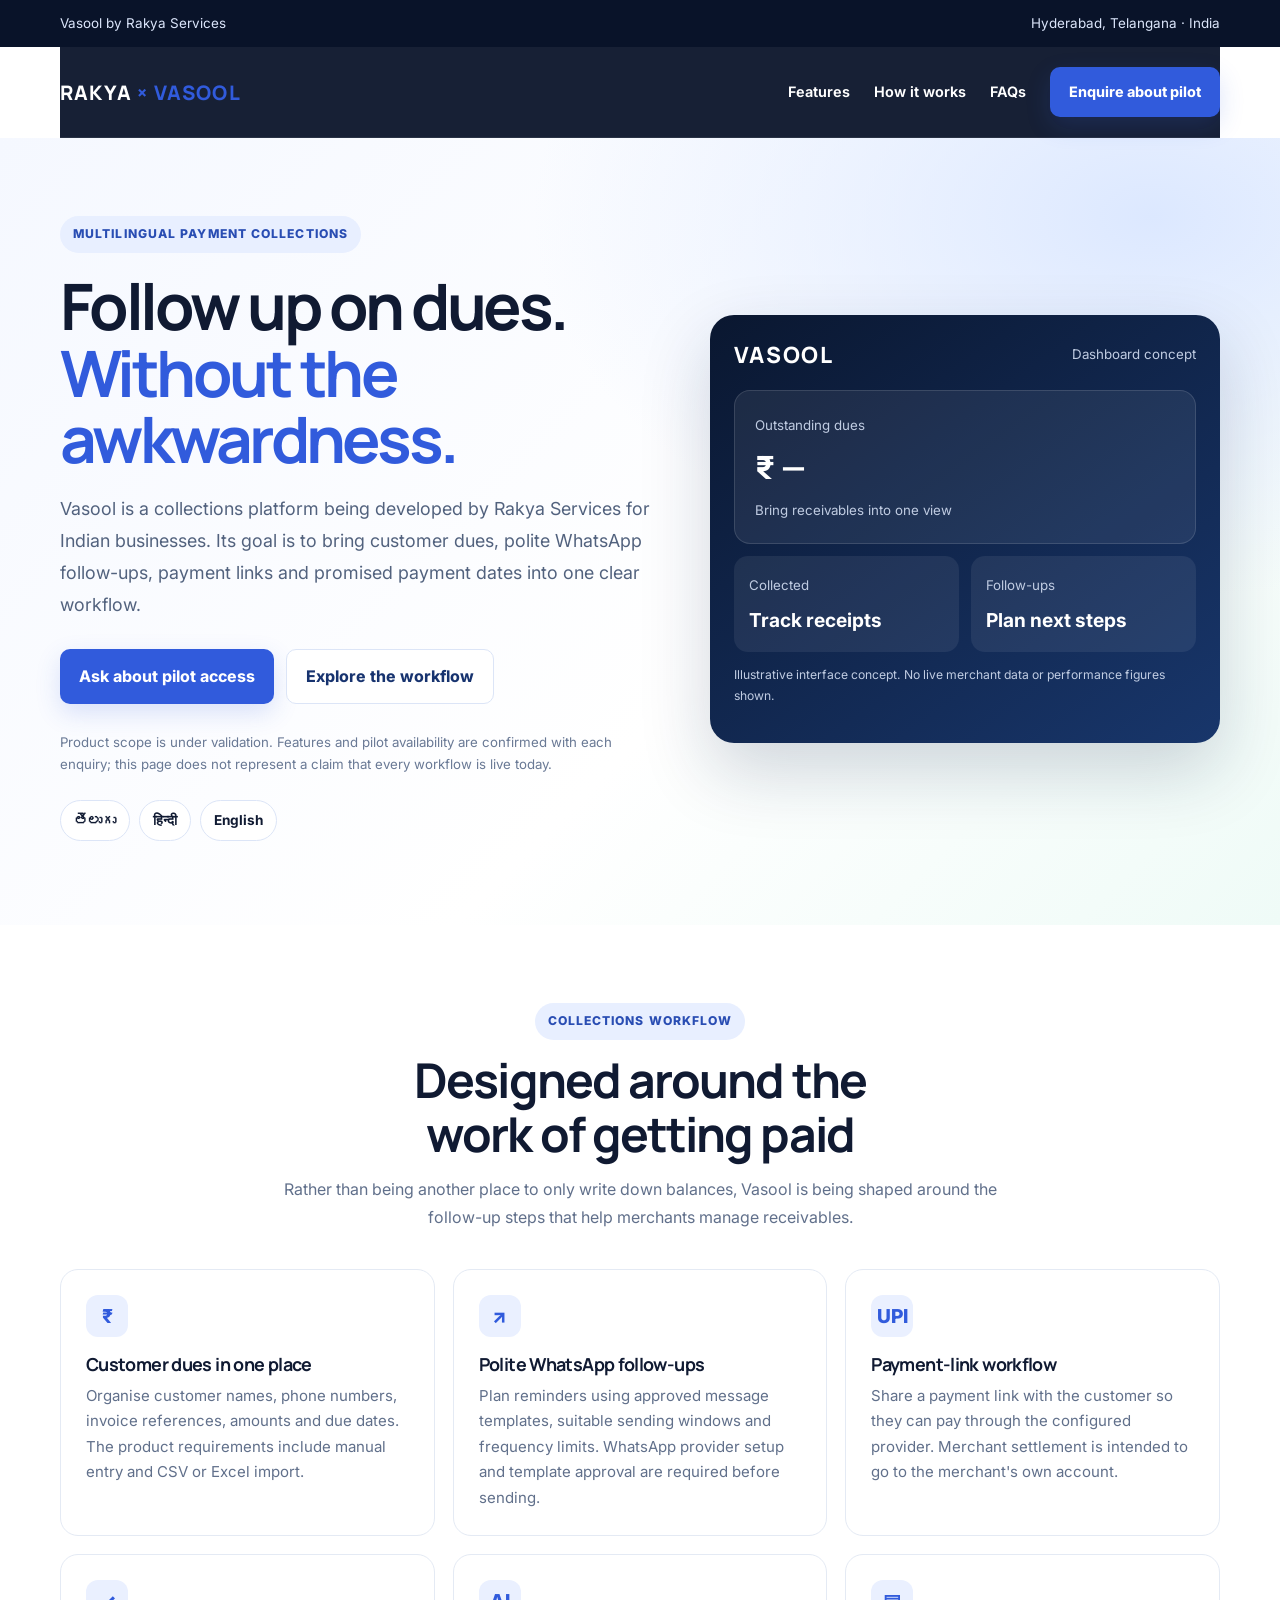
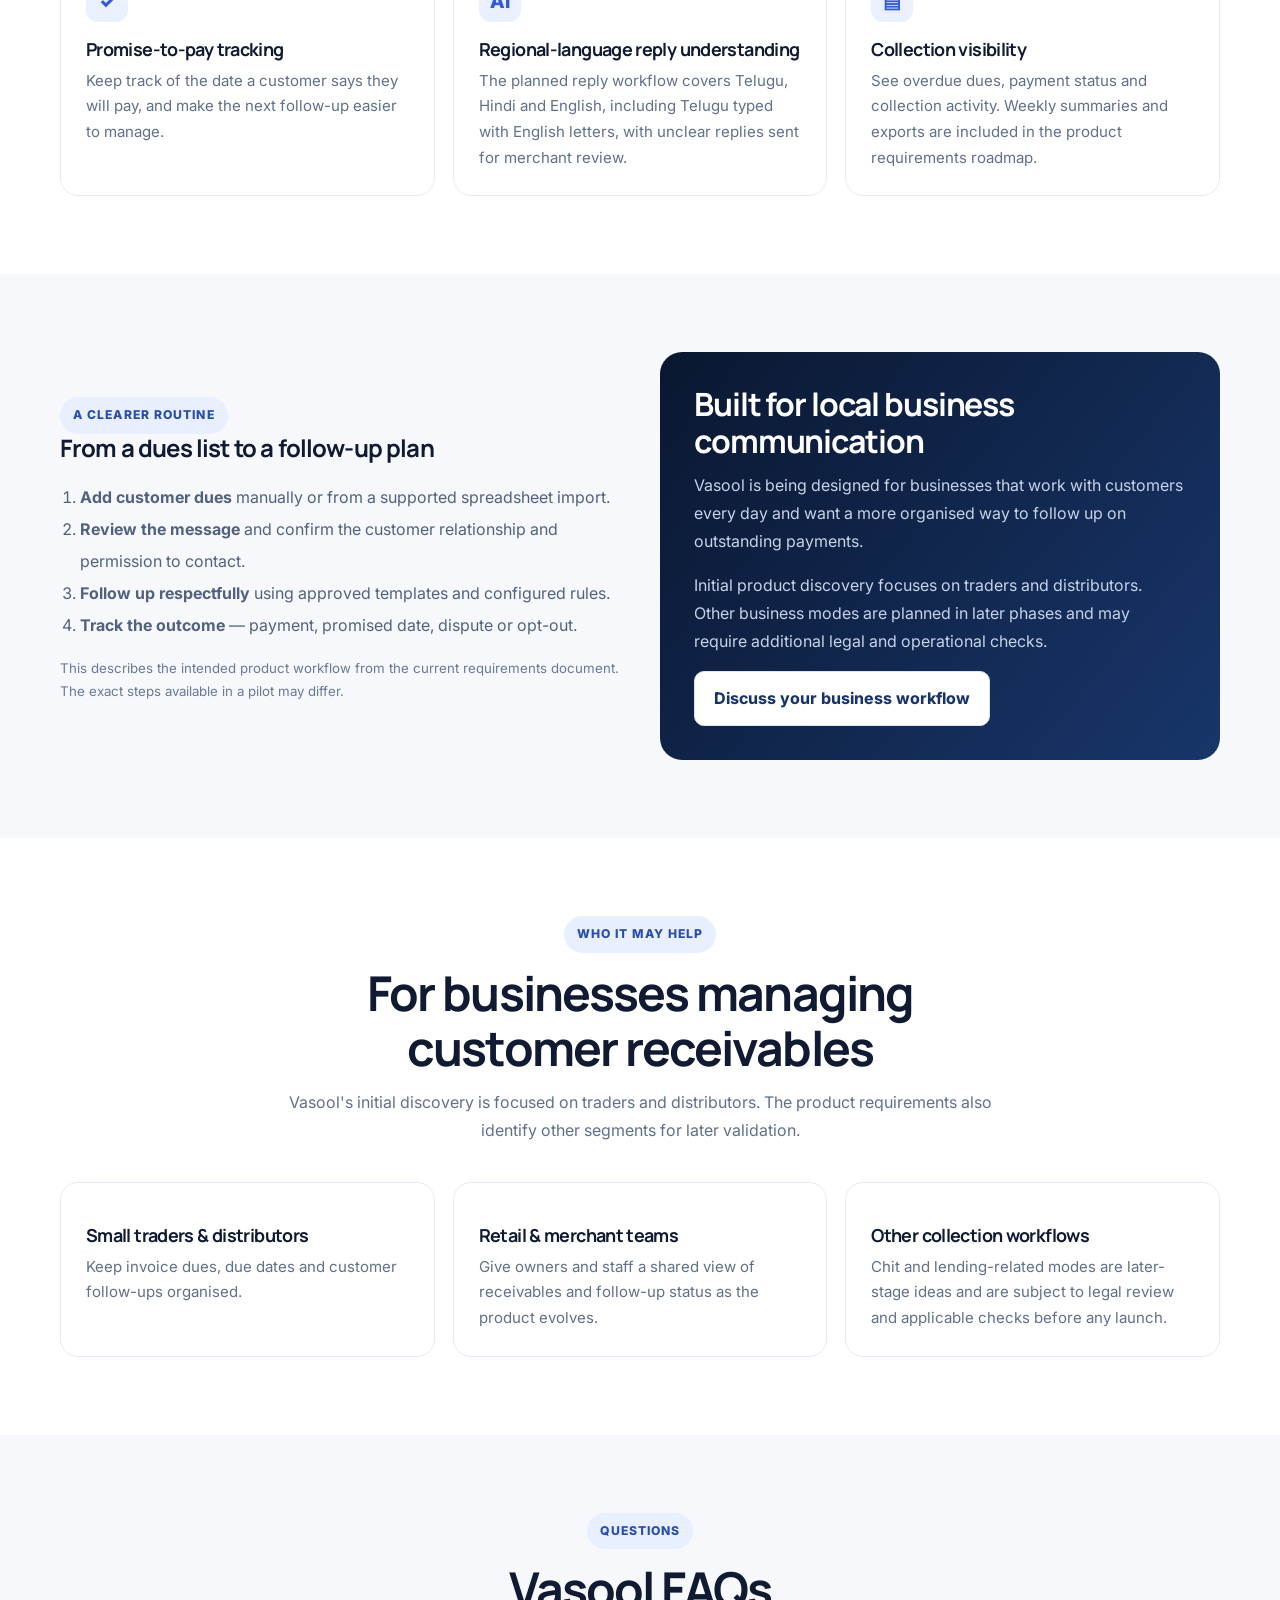
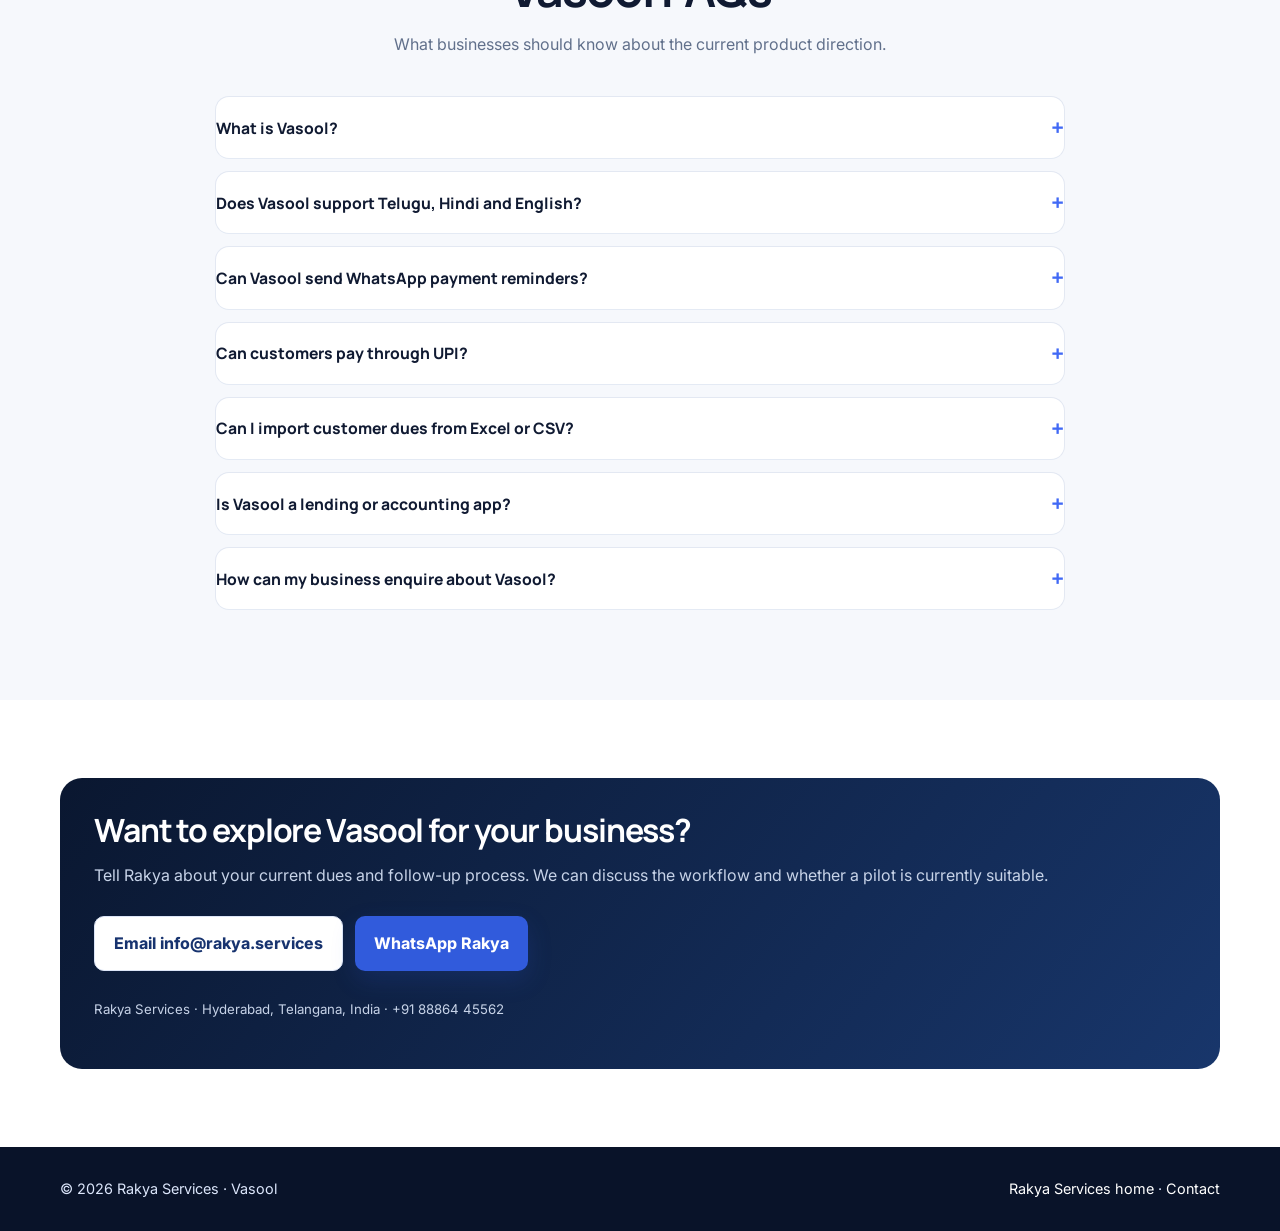
==== vasool/index.html @ 80ccc9cd "Create index.html" ====
<!doctype html>
<html lang="en">
<head>
  <meta charset="utf-8">
  <meta name="viewport" content="width=device-width, initial-scale=1">
  <title>Vasool – WhatsApp Payment Reminders & Dues Management | Rakya</title>
  <meta name="description" content="Discover Vasool by Rakya: a multilingual payment-collections platform designed to organise customer dues, WhatsApp follow-ups, UPI payment links and promise-to-pay tracking for Indian businesses.">
  <meta name="robots" content="index, follow, max-image-preview:large">
  <meta name="theme-color" content="#0a1730">
  <link rel="canonical" href="https://rakya.services/vasool/">

  <meta property="og:type" content="website">
  <meta property="og:site_name" content="Rakya Services">
  <meta property="og:title" content="Vasool – Smarter Payment Collections for Indian Businesses">
  <meta property="og:description" content="Organise customer dues, plan polite payment follow-ups and track payment commitments in Telugu, Hindi and English. Explore Vasool by Rakya.">
  <meta property="og:url" content="https://rakya.services/vasool/">
  <meta property="og:image" content="https://rakya.services/og-vasool.png">
  <meta property="og:image:width" content="1200">
  <meta property="og:image:height" content="630">
  <meta property="og:image:alt" content="Vasool by Rakya – multilingual payment collections">
  <meta name="twitter:card" content="summary_large_image">
  <meta name="twitter:title" content="Vasool – Smarter Payment Collections">
  <meta name="twitter:description" content="A multilingual collections platform concept for organising dues, WhatsApp follow-ups and payment commitments.">
  <meta name="twitter:image" content="https://rakya.services/og-vasool.png">

  <link rel="preconnect" href="https://fonts.googleapis.com">
  <link rel="preconnect" href="https://fonts.gstatic.com" crossorigin>
  <link href="https://fonts.googleapis.com/css2?family=Inter:wght@400;500;600;700;800&family=Manrope:wght@600;700;800&display=swap" rel="stylesheet">
  <link rel="stylesheet" href="/rakya.css">

  <script type="application/ld+json">
  {
    "@context": "https://schema.org",
    "@type": "Organization",
    "@id": "https://rakya.services/#organization",
    "name": "Rakya Services",
    "url": "https://rakya.services/",
    "email": "info@rakya.services",
    "telephone": "+91-88864-45562",
    "address": {
      "@type": "PostalAddress",
      "addressLocality": "Hyderabad",
      "addressRegion": "Telangana",
      "addressCountry": "IN"
    }
  }
  </script>
  <script type="application/ld+json">
  {
    "@context": "https://schema.org",
    "@type": "WebPage",
    "@id": "https://rakya.services/vasool/#webpage",
    "url": "https://rakya.services/vasool/",
    "name": "Vasool – WhatsApp Payment Reminders & Dues Management",
    "description": "Vasool is a multilingual payment-collections platform being developed by Rakya Services.",
    "isPartOf": {"@id": "https://rakya.services/#website"},
    "about": {"@id": "https://rakya.services/#organization"},
    "inLanguage": "en-IN"
  }
  </script>
  <script type="application/ld+json">
  {
    "@context": "https://schema.org",
    "@type": "BreadcrumbList",
    "itemListElement": [
      {"@type":"ListItem","position":1,"name":"Home","item":"https://rakya.services/"},
      {"@type":"ListItem","position":2,"name":"Vasool","item":"https://rakya.services/vasool/"}
    ]
  }
  </script>
  <script type="application/ld+json">
  {
    "@context": "https://schema.org",
    "@type": "FAQPage",
    "mainEntity": [
      {
        "@type":"Question",
        "name":"What is Vasool?",
        "acceptedAnswer":{"@type":"Answer","text":"Vasool is a multilingual payment-collections platform being developed by Rakya Services. It is designed to help businesses organise customer dues, manage polite payment follow-ups, track promised payment dates and view collection progress."}
      },
      {
        "@type":"Question",
        "name":"Does Vasool support Telugu, Hindi and English?",
        "acceptedAnswer":{"@type":"Answer","text":"The product is being designed for Telugu, Hindi and English interactions, including Telugu replies typed using English letters. Exact language coverage will be confirmed during pilot validation."}
      },
      {
        "@type":"Question",
        "name":"Can Vasool send WhatsApp payment reminders?",
        "acceptedAnswer":{"@type":"Answer","text":"WhatsApp follow-ups using approved message templates are part of the planned collections workflow. Availability depends on pilot readiness, provider setup, template approval and customer consent."}
      },
      {
        "@type":"Question",
        "name":"Can customers pay through UPI?",
        "acceptedAnswer":{"@type":"Answer","text":"The planned workflow supports payment links, including UPI-enabled links. Payment provider configuration and settlement arrangements will be confirmed before a merchant pilot."}
      },
      {
        "@type":"Question",
        "name":"Can I import customer dues from Excel or CSV?",
        "acceptedAnswer":{"@type":"Answer","text":"Importing customer dues from CSV and Excel is included in the product requirements. Ask Rakya about the import options available in the current pilot."}
      },
      {
        "@type":"Question",
        "name":"Is Vasool a lending or accounting app?",
        "acceptedAnswer":{"@type":"Answer","text":"Vasool is focused on payment follow-up and collections workflow. The current product scope does not position it as a full accounting or ERP system, a lender, or a credit-scoring service."}
      },
      {
        "@type":"Question",
        "name":"How can my business enquire about Vasool?",
        "acceptedAnswer":{"@type":"Answer","text":"Contact Rakya Services in Hyderabad by email at info@rakya.services or phone at +91 88864 45562 to ask about current pilot availability."}
      }
    ]
  }
  </script>
  <style>
    :root{--v-ink:#101a32;--v-muted:#61708b;--v-blue:#315bdc;--v-teal:#39c7a2;--v-line:#e4eaf4}
    *{box-sizing:border-box}
    html{scroll-behavior:smooth}
    body{margin:0;color:var(--v-ink);font-family:Inter,Arial,sans-serif;background:#fff}
    a{color:inherit}
    .v-wrap{width:min(1160px,calc(100% - 40px));margin:auto}
    .v-top{padding:12px 0;background:#091329;color:#dce6fb;font-size:.84rem}
    .v-top .v-wrap{display:flex;justify-content:space-between;gap:12px;flex-wrap:wrap}
    .v-nav{display:flex;align-items:center;justify-content:space-between;gap:20px;padding:20px 0}
    .v-brand{text-decoration:none;font:800 1.25rem Manrope,sans-serif;letter-spacing:.06em}
    .v-brand span{color:var(--v-blue)}
    .v-navlinks{display:flex;gap:24px;align-items:center;flex-wrap:wrap;font-size:.9rem;font-weight:650}
    .v-navlinks a{text-decoration:none}
    .v-btn{display:inline-flex;align-items:center;justify-content:center;padding:13px 19px;border-radius:10px;text-decoration:none;font-weight:750;background:var(--v-blue);color:#fff;box-shadow:0 9px 24px #315bdc2b}
    .v-btn.light{background:#fff;color:#17336f;border:1px solid #dce5f7;box-shadow:none}
    .v-hero{padding:78px 0 84px;background:radial-gradient(ellipse at 90% 10%,#dce8ff 0,transparent 38%),linear-gradient(135deg,#f5f8ff,#fff 60%,#effbf7)}
    .v-hero-grid{display:grid;grid-template-columns:1.08fr .92fr;gap:52px;align-items:center}
    .v-eyebrow{display:inline-block;padding:8px 13px;border-radius:30px;background:#e8efff;color:#294db3;font-size:.76rem;font-weight:800;letter-spacing:.09em}
    h1,h2,h3{font-family:Manrope,Inter,sans-serif}
    h1{font-size:clamp(2.6rem,5vw,4.4rem);line-height:1.04;letter-spacing:-.055em;margin:20px 0}
    h1 em{font-style:normal;color:var(--v-blue)}
    .v-lead{max-width:650px;color:#52627e;font-size:1.12rem;line-height:1.8}
    .v-actions{display:flex;gap:12px;flex-wrap:wrap;margin:27px 0}
    .v-langs{display:flex;gap:9px;flex-wrap:wrap;margin-top:24px}
    .v-langs span{padding:8px 13px;border:1px solid #dce5f7;background:#fff;border-radius:30px;font-weight:700;font-size:.85rem}
    .v-preview{padding:24px;border-radius:24px;background:linear-gradient(145deg,#0a1730,#18366b);color:#fff;box-shadow:0 28px 70px #10254a30}
    .v-preview-head{display:flex;justify-content:space-between;align-items:center;gap:12px}
    .v-logo{font:800 1.4rem Manrope,sans-serif;letter-spacing:.08em}
    .v-preview small{color:#c0cce2}
    .v-kpi{margin:20px 0 12px;padding:20px;border-radius:16px;background:#ffffff12;border:1px solid #ffffff20}
    .v-kpi strong{display:block;font:800 2rem Manrope,sans-serif;margin:7px 0}
    .v-kpi-grid{display:grid;grid-template-columns:1fr 1fr;gap:12px}
    .v-kpi-grid div{padding:15px;border-radius:14px;background:#ffffff12}
    .v-kpi-grid b{display:block;font-size:1.2rem;margin-top:6px}
    .v-preview-note{font-size:.76rem;color:#c0cce2;margin-top:13px}
    .v-section{padding:78px 0}
    .v-alt{background:#f6f8fc}
    .v-head{text-align:center;max-width:760px;margin:0 auto 38px}
    .v-head h2{font-size:clamp(2rem,4vw,3rem);letter-spacing:-.04em;margin:13px 0}
    .v-head p{color:var(--v-muted);line-height:1.75}
    .v-grid{display:grid;grid-template-columns:repeat(3,1fr);gap:18px}
    .v-card{padding:25px;border:1px solid var(--v-line);border-radius:18px;background:#fff}
    .v-icon{width:42px;height:42px;border-radius:12px;display:grid;place-items:center;background:#eaf0ff;color:#315bdc;font-size:1.2rem;font-weight:800}
    .v-card h3{font-size:1.12rem;margin:17px 0 8px}
    .v-card p{margin:0;color:var(--v-muted);line-height:1.7;font-size:.94rem}
    .v-split{display:grid;grid-template-columns:1fr 1fr;gap:40px;align-items:center}
    .v-list{padding-left:20px;color:#52627e;line-height:2}
    .v-callout{padding:34px;border-radius:22px;background:linear-gradient(130deg,#0a1730,#18366b);color:#fff}
    .v-callout p{color:#c7d3e8;line-height:1.75}
    .v-callout h2{font-size:2rem;margin:0 0 12px}
    .v-faq{max-width:850px;margin:auto}
    .v-faq details{padding:19px 0;border-bottom:1px solid var(--v-line)}
    .v-faq summary{font-weight:750;cursor:pointer}
    .v-faq p{color:var(--v-muted);line-height:1.75;margin-bottom:0}
    .v-footer{padding:30px 0;background:#091329;color:#dce6fb}
    .v-footer .v-wrap{display:flex;justify-content:space-between;gap:18px;flex-wrap:wrap}
    .v-footer a{color:#fff}
    .v-note{font-size:.83rem;color:#697995;line-height:1.7}
    @media(max-width:850px){.v-hero-grid,.v-split{grid-template-columns:1fr}.v-grid{grid-template-columns:repeat(2,1fr)}.v-hero{padding:55px 0}}
    @media(max-width:560px){.v-wrap{width:min(100% - 30px,1160px)}.v-grid{grid-template-columns:1fr}.v-nav{align-items:flex-start;flex-direction:column}.v-navlinks{gap:14px}.v-section{padding:58px 0}.v-preview{padding:18px}}
  </style>
</head>
<body>
  <div class="v-top"><div class="v-wrap"><span>Vasool by Rakya Services</span><span>Hyderabad, Telangana · India</span></div></div>
  <header class="v-wrap v-nav">
    <a class="v-brand" href="/" aria-label="Rakya Services home">RAKYA <span>× VASOOL</span></a>
    <nav class="v-navlinks" aria-label="Vasool navigation">
      <a href="#features">Features</a><a href="#workflow">How it works</a><a href="#faq">FAQs</a><a class="v-btn" href="#contact">Enquire about pilot</a>
    </nav>
  </header>

  <main>
    <section class="v-hero">
      <div class="v-wrap v-hero-grid">
        <div>
          <span class="v-eyebrow">MULTILINGUAL PAYMENT COLLECTIONS</span>
          <h1>Follow up on dues.<br><em>Without the awkwardness.</em></h1>
          <p class="v-lead">Vasool is a collections platform being developed by Rakya Services for Indian businesses. Its goal is to bring customer dues, polite WhatsApp follow-ups, payment links and promised payment dates into one clear workflow.</p>
          <div class="v-actions">
            <a class="v-btn" href="#contact">Ask about pilot access</a>
            <a class="v-btn light" href="#features">Explore the workflow</a>
          </div>
          <p class="v-note">Product scope is under validation. Features and pilot availability are confirmed with each enquiry; this page does not represent a claim that every workflow is live today.</p>
          <div class="v-langs"><span>తెలుగు</span><span>हिन्दी</span><span>English</span></div>
        </div>
        <div class="v-preview" aria-label="Illustrative collections dashboard concept">
          <div class="v-preview-head"><span class="v-logo">VASOOL</span><small>Dashboard concept</small></div>
          <div class="v-kpi"><small>Outstanding dues</small><strong>₹ —</strong><small>Bring receivables into one view</small></div>
          <div class="v-kpi-grid"><div><small>Collected</small><b>Track receipts</b></div><div><small>Follow-ups</small><b>Plan next steps</b></div></div>
          <p class="v-preview-note">Illustrative interface concept. No live merchant data or performance figures shown.</p>
        </div>
      </div>
    </section>

    <section class="v-section" id="features">
      <div class="v-wrap">
        <div class="v-head"><span class="v-eyebrow">COLLECTIONS WORKFLOW</span><h2>Designed around the work of getting paid</h2><p>Rather than being another place to only write down balances, Vasool is being shaped around the follow-up steps that help merchants manage receivables.</p></div>
        <div class="v-grid">
          <article class="v-card"><div class="v-icon">₹</div><h3>Customer dues in one place</h3><p>Organise customer names, phone numbers, invoice references, amounts and due dates. The product requirements include manual entry and CSV or Excel import.</p></article>
          <article class="v-card"><div class="v-icon">↗</div><h3>Polite WhatsApp follow-ups</h3><p>Plan reminders using approved message templates, suitable sending windows and frequency limits. WhatsApp provider setup and template approval are required before sending.</p></article>
          <article class="v-card"><div class="v-icon">UPI</div><h3>Payment-link workflow</h3><p>Share a payment link with the customer so they can pay through the configured provider. Merchant settlement is intended to go to the merchant's own account.</p></article>
          <article class="v-card"><div class="v-icon">✓</div><h3>Promise-to-pay tracking</h3><p>Keep track of the date a customer says they will pay, and make the next follow-up easier to manage.</p></article>
          <article class="v-card"><div class="v-icon">AI</div><h3>Regional-language reply understanding</h3><p>The planned reply workflow covers Telugu, Hindi and English, including Telugu typed with English letters, with unclear replies sent for merchant review.</p></article>
          <article class="v-card"><div class="v-icon">▤</div><h3>Collection visibility</h3><p>See overdue dues, payment status and collection activity. Weekly summaries and exports are included in the product requirements roadmap.</p></article>
        </div>
      </div>
    </section>

    <section class="v-section v-alt" id="workflow">
      <div class="v-wrap v-split">
        <div>
          <span class="v-eyebrow">A CLEARER ROUTINE</span>
          <h2>From a dues list to a follow-up plan</h2>
          <ol class="v-list">
            <li><strong>Add customer dues</strong> manually or from a supported spreadsheet import.</li>
            <li><strong>Review the message</strong> and confirm the customer relationship and permission to contact.</li>
            <li><strong>Follow up respectfully</strong> using approved templates and configured rules.</li>
            <li><strong>Track the outcome</strong> — payment, promised date, dispute or opt-out.</li>
          </ol>
          <p class="v-note">This describes the intended product workflow from the current requirements document. The exact steps available in a pilot may differ.</p>
        </div>
        <aside class="v-callout">
          <h2>Built for local business communication</h2>
          <p>Vasool is being designed for businesses that work with customers every day and want a more organised way to follow up on outstanding payments.</p>
          <p>Initial product discovery focuses on traders and distributors. Other business modes are planned in later phases and may require additional legal and operational checks.</p>
          <a class="v-btn light" href="#contact">Discuss your business workflow</a>
        </aside>
      </div>
    </section>

    <section class="v-section">
      <div class="v-wrap">
        <div class="v-head"><span class="v-eyebrow">WHO IT MAY HELP</span><h2>For businesses managing customer receivables</h2><p>Vasool's initial discovery is focused on traders and distributors. The product requirements also identify other segments for later validation.</p></div>
        <div class="v-grid">
          <article class="v-card"><h3>Small traders & distributors</h3><p>Keep invoice dues, due dates and customer follow-ups organised.</p></article>
          <article class="v-card"><h3>Retail & merchant teams</h3><p>Give owners and staff a shared view of receivables and follow-up status as the product evolves.</p></article>
          <article class="v-card"><h3>Other collection workflows</h3><p>Chit and lending-related modes are later-stage ideas and are subject to legal review and applicable checks before any launch.</p></article>
        </div>
      </div>
    </section>

    <section class="v-section v-alt" id="faq">
      <div class="v-wrap">
        <div class="v-head"><span class="v-eyebrow">QUESTIONS</span><h2>Vasool FAQs</h2><p>What businesses should know about the current product direction.</p></div>
        <div class="v-faq">
          <details><summary>What is Vasool?</summary><p>Vasool is a multilingual payment-collections platform being developed by Rakya Services. It is designed to help businesses organise customer dues, manage polite payment follow-ups, track promised payment dates and view collection progress.</p></details>
          <details><summary>Does Vasool support Telugu, Hindi and English?</summary><p>The product is being designed for Telugu, Hindi and English interactions, including Telugu replies typed using English letters. Exact language coverage will be confirmed during pilot validation.</p></details>
          <details><summary>Can Vasool send WhatsApp payment reminders?</summary><p>WhatsApp follow-ups using approved message templates are part of the planned workflow. Availability depends on pilot readiness, provider setup, template approval and customer consent.</p></details>
          <details><summary>Can customers pay through UPI?</summary><p>The planned workflow supports payment links, including UPI-enabled links. Payment provider configuration and settlement arrangements will be confirmed before a merchant pilot.</p></details>
          <details><summary>Can I import customer dues from Excel or CSV?</summary><p>Importing customer dues from CSV and Excel is included in the product requirements. Ask Rakya about the import options available in the current pilot.</p></details>
          <details><summary>Is Vasool a lending or accounting app?</summary><p>Vasool is focused on payment follow-up and collections workflow. The current product scope does not position it as a full accounting or ERP system, a lender, or a credit-scoring service.</p></details>
          <details><summary>How can my business enquire about Vasool?</summary><p>Contact Rakya Services in Hyderabad by email at <a href="mailto:info@rakya.services">info@rakya.services</a> or phone at <a href="tel:+918886445562">+91 88864 45562</a> to ask about current pilot availability.</p></details>
        </div>
      </div>
    </section>

    <section class="v-section" id="contact">
      <div class="v-wrap">
        <div class="v-callout">
          <h2>Want to explore Vasool for your business?</h2>
          <p>Tell Rakya about your current dues and follow-up process. We can discuss the workflow and whether a pilot is currently suitable.</p>
          <div class="v-actions">
            <a class="v-btn light" href="mailto:info@rakya.services?subject=Vasool%20pilot%20enquiry">Email info@rakya.services</a>
            <a class="v-btn" href="https://wa.me/918886445562?text=Hello%20Rakya%2C%20I%20want%20to%20know%20about%20Vasool." target="_blank" rel="noopener">WhatsApp Rakya</a>
          </div>
          <p class="v-note" style="color:#c7d3e8">Rakya Services · Hyderabad, Telangana, India · +91 88864 45562</p>
        </div>
      </div>
    </section>
  </main>

  <footer class="v-footer"><div class="v-wrap"><span>© <span id="year">2026</span> Rakya Services · Vasool</span><span><a href="/">Rakya Services home</a> · <a href="mailto:info@rakya.services">Contact</a></span></div></footer>
</body>
</html>
---- rakya.css ----
:root {
  color-scheme: light;
  --navy: #101b36;
  --navy-deep: #091329;
  --blue: #4169f5;
  --blue-dark: #3153d8;
  --teal: #35d6b0;
  --ink: #18233d;
  --muted: #64708a;
  --surface: #ffffff;
  --surface-soft: #f5f7fc;
  --line: #e3e8f2;
  --heading: "Manrope", "Segoe UI", sans-serif;
  --body: "Inter", "Segoe UI", sans-serif;
  --radius: 20px;
  --shadow: 0 18px 55px rgba(21, 35, 70, .09);
}
*, *::before, *::after { box-sizing: border-box; }
html { scroll-behavior: smooth; scroll-padding-top: 96px; }
body { margin: 0; font: 400 16px/1.7 var(--body); color: var(--ink); background: var(--surface); -webkit-font-smoothing: antialiased; }
a { color: inherit; text-decoration: none; }
img, svg { display: block; max-width: 100%; }
button, input, select, textarea { font: inherit; }
button, a, input, select, textarea, summary { -webkit-tap-highlight-color: transparent; }
:focus-visible { outline: 3px solid #28bfa0; outline-offset: 4px; }
::selection { background: #dce5ff; color: var(--navy); }
.w { width: min(100% - 48px, 1240px); margin-inline: auto; }
h1, h2, h3, h4 { font-family: var(--heading); letter-spacing: -.035em; line-height: 1.14; margin-top: 0; }
h1, h2 { text-wrap: balance; }
p { margin-top: 0; }
.top { background: #070e20; color: #c6d0e8; font-size: .84rem; }
.top .w { display: flex; align-items: center; justify-content: space-between; gap: 12px; padding-block: 8px; flex-wrap: wrap; }
.live { display: inline-flex; align-items: center; gap: 9px; }
.dot { width: 8px; height: 8px; flex: 0 0 8px; border-radius: 50%; background: var(--teal); box-shadow: 0 0 0 4px rgba(53,214,176,.12); animation: pulse 2s infinite; }
.dot.off { background: #f4b860; box-shadow: 0 0 0 4px rgba(244,184,96,.12); animation: none; }
@keyframes pulse { 0%,100% { box-shadow: 0 0 0 4px rgba(53,214,176,.12); } 50% { box-shadow: 0 0 0 7px rgba(53,214,176,0); } }
header { position: sticky; top: 0; z-index: 30; color: white; background: rgba(9,19,41,.94); border-bottom: 1px solid rgba(255,255,255,.08); backdrop-filter: blur(18px); }
.nav { min-height: 76px; display: flex; align-items: center; justify-content: space-between; gap: 24px; }
.brand { display: inline-flex; align-items: center; gap: 11px; color: white; font: 800 1.55rem var(--heading); letter-spacing: -.06em; white-space: nowrap; }
.brand-logo { display: block; width: 44px; height: 44px; object-fit: contain; flex: 0 0 auto; }
nav ul { display: flex; align-items: center; gap: clamp(14px, 2.1vw, 28px); list-style: none; padding: 0; margin: 0; color: #c8d2e8; font-size: .9rem; font-weight: 500; }
nav a:not(.btn) { transition: color .2s ease; }
nav a:not(.btn):hover, nav a[aria-current="page"] { color: white; }
.menu-toggle { display: none; place-items: center; width: 44px; height: 44px; color: white; background: rgba(255,255,255,.08); border: 1px solid rgba(255,255,255,.14); border-radius: 12px; cursor: pointer; }
.menu-toggle svg { width: 22px; height: 22px; }
.btn { display: inline-flex; justify-content: center; align-items: center; gap: 9px; min-height: 48px; padding: 13px 22px; border: 1px solid transparent; border-radius: 12px; background: var(--blue); color: white; font: 700 .94rem var(--heading); cursor: pointer; box-shadow: 0 8px 22px rgba(65,105,245,.24); transition: transform .2s ease, background .2s ease, box-shadow .2s ease; }
.btn:hover { background: var(--blue-dark); transform: translateY(-2px); box-shadow: 0 12px 28px rgba(65,105,245,.3); }
.btn.g { color: white; background: rgba(255,255,255,.06); border-color: rgba(255,255,255,.24); box-shadow: none; }
.btn.g:hover { background: rgba(255,255,255,.12); }
nav .btn { min-height: 42px; padding: 10px 16px; font-size: .85rem; }
.hero { position: relative; overflow: hidden; padding: clamp(64px, 8vw, 108px) 0 clamp(72px, 8vw, 110px); color: white; background: radial-gradient(ellipse at 82% 12%, rgba(65,105,245,.32), transparent 34%), radial-gradient(ellipse at 5% 90%, rgba(53,214,176,.1), transparent 30%), linear-gradient(130deg, #091329 0%, #101d3e 64%, #132958 100%); }
.hero::after { content: ""; position: absolute; inset: 0; pointer-events: none; opacity: .16; background-image: radial-gradient(rgba(255,255,255,.32) .7px, transparent .7px); background-size: 20px 20px; mask-image: linear-gradient(90deg, transparent, black); }
.hero .w { position: relative; z-index: 1; display: grid; grid-template-columns: 1.02fr .98fr; align-items: center; gap: clamp(36px, 6vw, 78px); }
.badge { display: inline-flex; align-items: center; gap: 10px; padding: 7px 13px; margin-bottom: 24px; border: 1px solid rgba(255,255,255,.14); border-radius: 99px; background: rgba(255,255,255,.07); color: #dce5fa; font-size: .85rem; }
.hero h1 { max-width: 720px; margin-bottom: 22px; font-size: clamp(2.65rem, 5.1vw, 4.55rem); font-weight: 800; line-height: 1.06; }
.hero h1 em { color: #67e7c8; font-style: normal; }
.lead { max-width: 610px; margin-bottom: 30px; color: #bdc9e3; font-size: clamp(1rem, 1.3vw, 1.12rem); line-height: 1.8; }
.cta { display: flex; flex-wrap: wrap; gap: 12px; }
.pts { display: flex; flex-wrap: wrap; gap: 12px 22px; padding: 0; margin: 32px 0 0; list-style: none; color: #d4def2; font-size: .9rem; }
.pts li { position: relative; padding-left: 23px; }
.pts li::before { content: ""; position: absolute; left: 2px; top: 7px; width: 11px; height: 7px; border-left: 2px solid var(--teal); border-bottom: 2px solid var(--teal); transform: rotate(-45deg); }
.stage { position: relative; padding: 0 0 40px 26px; }
.win { overflow: hidden; border: 1px solid rgba(255,255,255,.2); border-radius: 20px; color: var(--ink); background: white; box-shadow: 0 35px 90px rgba(0,0,0,.28); transform: perspective(1000px) rotateY(-4deg) rotateX(1deg); }
.bar { display: flex; align-items: center; gap: 6px; padding: 12px 15px; background: #f0f3f9; }
.bar i { width: 9px; height: 9px; border-radius: 50%; background: #c3ccdc; }
.bar b { flex: 1; margin-left: 8px; padding: 4px 12px; border-radius: 7px; background: white; color: var(--muted); font: 500 .72rem var(--body); }
.site { display: grid; gap: 14px; padding: 20px; }
.s-nav { display: flex; align-items: center; justify-content: space-between; }
.s-nav i { width: 54px; height: 9px; border-radius: 5px; background: var(--navy); }
.s-nav div { display: flex; gap: 8px; }
.s-nav div i { width: 24px; height: 6px; background: #d6ddeb; }
.s-hero { padding: 26px; border-radius: 14px; background: linear-gradient(125deg, #4169f5, #28c9b1); }
.s-hero i { display: block; width: 72%; height: 11px; margin-bottom: 10px; border-radius: 8px; background: rgba(255,255,255,.9); }
.s-hero i+i { width: 49%; height: 8px; opacity: .65; }
.s-hero u { display: inline-block; width: 78px; height: 24px; margin-top: 9px; border-radius: 7px; background: white; }
.s-grid { display: grid; grid-template-columns: repeat(3,1fr); gap: 10px; }
.s-grid i { height: 66px; border: 1px solid var(--line); border-radius: 11px; background: #f6f8fc; }
.panel { position: absolute; left: 0; bottom: 0; width: min(300px, 76%); padding: 15px 17px; border: 1px solid rgba(255,255,255,.15); border-radius: 16px; background: #101d3d; color: white; box-shadow: 0 20px 45px rgba(0,0,0,.24); }
.panel h4 { display: flex; align-items: center; justify-content: space-between; gap: 10px; margin-bottom: 11px; font-size: .83rem; }
.panel h4 .live { font: 500 .72rem var(--body); color: #b8c8e8; }
.chips { display: flex; flex-wrap: wrap; gap: 6px; }
.chips span { padding: 4px 9px; border-radius: 99px; background: rgba(65,105,245,.2); color: #b6c8ff; font-size: .73rem; font-weight: 600; transition: background .3s, color .3s; }
.chips span.on { background: rgba(53,214,176,.18); color: #66e8cb; }
.tech { padding: 22px 0; border-bottom: 1px solid var(--line); background: #f7f9fd; }
.tech .w { display: flex; align-items: center; justify-content: center; flex-wrap: wrap; gap: 12px 26px; color: #56637d; font: 700 .91rem var(--heading); }
.tech small { color: #8490a6; font: 600 .78rem var(--body); text-transform: uppercase; letter-spacing: .1em; }
section { padding: clamp(66px, 8vw, 100px) 0; }
.alt { background: var(--surface-soft); }
.head { max-width: 700px; margin-bottom: 44px; }
.head.c { margin-inline: auto; text-align: center; }
.tag { margin-bottom: 12px; color: var(--blue); font-size: .8rem; font-weight: 800; letter-spacing: .12em; text-transform: uppercase; }
.head h2, .contact h2 { margin-bottom: 0; font-size: clamp(2rem, 3.7vw, 3rem); font-weight: 800; }
.head p { margin: 16px 0 0; color: var(--muted); font-size: 1.02rem; }
.grid3 { display: grid; grid-template-columns: repeat(3,minmax(0,1fr)); gap: 20px; }
.grid2 { display: grid; grid-template-columns: repeat(2,minmax(0,1fr)); gap: 20px; }
.card { min-width: 0; padding: 27px; border: 1px solid var(--line); border-radius: var(--radius); background: white; box-shadow: 0 3px 12px rgba(21,35,70,.025); transition: transform .22s ease, box-shadow .22s ease, border-color .22s ease; }
.card:hover { transform: translateY(-4px); border-color: #cbd6f6; box-shadow: var(--shadow); }
.ic { display: grid; place-items: center; width: 50px; height: 50px; margin-bottom: 19px; border-radius: 15px; background: #edf1ff; color: var(--blue); }
.ic svg { width: 25px; height: 25px; fill: none; stroke: currentColor; stroke-width: 1.8; stroke-linecap: round; stroke-linejoin: round; }
.card h3 { margin-bottom: 10px; font-size: 1.18rem; }
.card p { margin-bottom: 0; color: var(--muted); font-size: .94rem; line-height: 1.75; }
.card.ai { display: flex; flex-direction: column; align-items: flex-start; color: white; border-color: transparent; background: linear-gradient(145deg, #101b36, #1a2d59); }
.card.ai .ic { background: rgba(53,214,176,.14); color: #5be2c2; }
.card.ai p { color: #c1cce2; }
.card.ai .mini li { background: rgba(255,255,255,.1); color: #e0e8f8; }
.card.ai.di { background: linear-gradient(145deg, #3458d7, #4b73f6); }
.card.ai.di .ic { background: rgba(255,255,255,.16); color: white; }
.mini { display: flex; flex-wrap: wrap; gap: 7px; padding: 0; margin: 16px 0 0; list-style: none; }
.mini li { padding: 4px 10px; border-radius: 99px; background: #eef2ff; color: #3e58a4; font-size: .75rem; font-weight: 700; }
.type { padding: clamp(25px,3vw,38px); }
.type .lab, .lab { display: inline-block; padding: 5px 11px; margin-bottom: 14px; border-radius: 99px; background: #edf1ff; color: var(--blue); font: 800 .74rem var(--heading); letter-spacing: .02em; }
.type.dyn .lab { background: #def8f1; color: #087f6a; }
.type h3 { font-size: 1.5rem; }
.type ul { display: grid; gap: 11px; margin: 18px 0 0; padding: 0; list-style: none; font-size: .93rem; }
.type li { position: relative; padding-left: 25px; }
.type li::before { content: ""; position: absolute; top: 7px; left: 1px; width: 13px; height: 8px; border-left: 2px solid #13b997; border-bottom: 2px solid #13b997; transform: rotate(-45deg); }
.type .best { margin-top: 22px; padding-top: 17px; border-top: 1px solid var(--line); color: var(--muted); font-size: .88rem; }
.steps { display: grid; grid-template-columns: repeat(4,minmax(0,1fr)); gap: 24px; padding: 0; margin: 0; list-style: none; counter-reset: n; }
.steps li { position: relative; min-width: 0; padding-top: 62px; counter-increment: n; }
.steps li::before { content: counter(n, decimal-leading-zero); position: absolute; top: 0; left: 0; display: grid; place-items: center; width: 46px; height: 46px; border: 1px solid #dce4ff; border-radius: 15px; background: #edf1ff; color: var(--blue); font: 800 .95rem var(--heading); }
.steps li::after { content: ""; position: absolute; top: 23px; left: 60px; right: -10px; border-top: 1px dashed #b8c6e3; }
.steps li:last-child::after { display: none; }
.steps h3 { margin-bottom: 8px; font-size: 1.1rem; }
.steps p { margin-bottom: 0; color: var(--muted); font-size: .93rem; }
.faq { max-width: 820px; margin-inline: auto; }
details { margin-bottom: 12px; padding: 19px 22px; border: 1px solid var(--line); border-radius: 14px; background: white; transition: border-color .2s ease; }
details[open] { border-color: #cbd6f6; }
summary { display: flex; align-items: center; justify-content: space-between; gap: 18px; cursor: pointer; list-style: none; font: 700 .98rem var(--heading); }
summary::-webkit-details-marker { display: none; }
summary::after { content: "+"; flex: 0 0 auto; color: var(--blue); font-size: 1.45rem; line-height: 1; }
details[open] summary::after { content: "−"; }
details p { margin: 12px 30px 0 0; color: var(--muted); font-size: .94rem; }
.contact { color: white; background: radial-gradient(ellipse at 0 100%, rgba(53,214,176,.12), transparent 35%), linear-gradient(130deg, #091329, #152851); }
.contact .w { display: grid; grid-template-columns: .9fr 1.1fr; gap: clamp(32px,6vw,78px); align-items: start; }
.contact h2 { max-width: 520px; }
.contact p { margin-top: 16px; color: #c1cce2; }
.info { display: grid; gap: 17px; margin-top: 30px; }
.info div { display: flex; align-items: center; gap: 14px; color: #e3eaf7; overflow-wrap: anywhere; }
.info .ic { flex: 0 0 46px; width: 46px; height: 46px; margin: 0; background: rgba(255,255,255,.09); color: #6be7ca; }
form { display: grid; gap: 17px; padding: clamp(22px,3.2vw,34px); border: 1px solid rgba(255,255,255,.5); border-radius: 22px; background: white; color: var(--ink); box-shadow: 0 24px 65px rgba(0,0,0,.18); }
label { display: grid; gap: 7px; font-size: .86rem; font-weight: 700; }
input, select, textarea { width: 100%; min-width: 0; padding: 13px 14px; border: 1px solid #dce3ef; border-radius: 11px; outline: none; background: #f8faff; color: var(--ink); transition: border-color .2s, box-shadow .2s, background .2s; }
input:focus, select:focus, textarea:focus { border-color: var(--blue); background: white; box-shadow: 0 0 0 3px rgba(65,105,245,.12); }
textarea { min-height: 118px; resize: vertical; }
.two { display: grid; grid-template-columns: repeat(2,minmax(0,1fr)); gap: 14px; }
form .btn { width: 100%; min-height: 52px; }
.band { display: flex; align-items: center; justify-content: space-between; flex-wrap: wrap; gap: 24px; padding: clamp(28px,4vw,46px); border-radius: 24px; background: radial-gradient(ellipse at 100% 0, rgba(65,105,245,.4), transparent 45%), linear-gradient(130deg, #101b36, #1b2f5d); color: white; box-shadow: 0 18px 50px rgba(16,27,54,.12); }
.band h2 { margin-bottom: 0; font-size: clamp(1.6rem,3vw,2.15rem); }
.band p { max-width: 600px; margin: 10px 0 0; color: #c1cce2; }
footer { padding: 48px 0 24px; background: #070e20; color: #9aa8c5; font-size: .9rem; }
.fg { display: grid; grid-template-columns: 1.5fr 1fr 1fr; gap: 36px; padding-bottom: 28px; margin-bottom: 20px; border-bottom: 1px solid rgba(255,255,255,.1); }
.fg b { display: block; margin-bottom: 12px; color: white; font: 800 1rem var(--heading); }
.fg a, .fg span, .fg p { display: block; margin-bottom: 6px; overflow-wrap: anywhere; }
.fg a:hover { color: white; }
.rv { opacity: 0; transform: translateY(16px); transition: opacity .55s ease, transform .55s ease; }
.rv.in { opacity: 1; transform: none; }
.card.rv.in:hover { transform: translateY(-4px); }
.mbar { display: none; }
.wa { position: fixed; right: 22px; bottom: 22px; z-index: 25; padding: 13px 19px; border-radius: 99px; background: #20bf69; color: white; font: 800 .88rem var(--heading); box-shadow: 0 12px 30px rgba(0,0,0,.2); transition: transform .2s; }
.wa:hover { transform: translateY(-3px); }
@media (max-width: 1000px) {
  .w { width: min(100% - 40px, 1240px); }
  .nav { min-height: 70px; }
  .menu-toggle { display: grid; }
  nav { position: absolute; top: 100%; left: 0; right: 0; display: none; padding: 12px 20px 22px; border-top: 1px solid rgba(255,255,255,.08); background: #0b1731; box-shadow: 0 18px 30px rgba(0,0,0,.2); }
  nav.open { display: block; }
  nav ul { display: grid; gap: 0; align-items: stretch; }
  nav ul li { display: block !important; }
  nav a:not(.btn) { display: block; padding: 12px 8px; }
  nav .btn { width: 100%; margin-top: 8px; }
  .hero .w, .contact .w { grid-template-columns: 1fr; }
  .hero .w { gap: 55px; }
  .hero-copy { max-width: 760px; }
  .stage { width: min(100%, 650px); margin-inline: auto; padding-left: 22px; }
  .grid3 { grid-template-columns: repeat(2,minmax(0,1fr)); }
  .grid3.svc { grid-template-columns: repeat(2,minmax(0,1fr)); }
  .steps { grid-template-columns: repeat(2,minmax(0,1fr)); row-gap: 32px; }
  .steps li::after { display: none; }
  .fg { grid-template-columns: 1.3fr 1fr 1fr; }
}
@media (max-width: 700px) {
  .w { width: min(100% - 32px, 1240px); }
  .top .w { font-size: .76rem; }
  .nav { min-height: 66px; }
  .brand { font-size: 1.4rem; }
  .hero { padding: 58px 0 70px; }
  .hero .w { gap: 44px; }
  .hero h1 { font-size: clamp(2.35rem, 10vw, 3.6rem); }
  .lead { font-size: 1rem; }
  .stage { padding-left: 0; padding-bottom: 36px; }
  .win { transform: none; }
  .panel { left: 8px; width: min(300px, 84%); }
  .tech .w { justify-content: flex-start; gap: 10px 18px; }
  section { padding: 64px 0; }
  .head { margin-bottom: 32px; }
  .grid3, .grid3.svc, .grid2 { grid-template-columns: 1fr; }
  .card { padding: 24px; }
  .steps { grid-template-columns: 1fr; gap: 25px; }
  .steps li { padding-top: 56px; }
  .two { grid-template-columns: 1fr; }
  .contact .w { gap: 34px; }
  .band { align-items: flex-start; border-radius: 18px; }
  .band .btn { width: 100%; }
  .fg { grid-template-columns: 1fr 1fr; gap: 26px 20px; }
  .fg > div:first-child { grid-column: 1 / -1; }
  .wa { display: none; }
  .mbar { display: grid; grid-template-columns: repeat(3,minmax(0,1fr)); position: fixed; left: 0; right: 0; bottom: 0; z-index: 40; padding-bottom: env(safe-area-inset-bottom); border-top: 1px solid rgba(255,255,255,.12); background: #070e20; }
  .mbar a { padding: 13px 4px; color: white; text-align: center; font: 700 .83rem var(--heading); }
  .mbar a.q { background: var(--blue); }
  body { padding-bottom: calc(48px + env(safe-area-inset-bottom)); }
}
@media (max-width: 420px) {
  .top .w > span:last-child { max-width: 100%; overflow-wrap: anywhere; }
  .cta .btn { width: 100%; }
  .fg { grid-template-columns: 1fr; }
  .fg > div:first-child { grid-column: auto; }
  .s-hero { padding: 20px; }
}
@media (prefers-reduced-motion: reduce) {
  *, *::before, *::after { animation-duration: .01ms !important; animation-iteration-count: 1 !important; scroll-behavior: auto !important; transition-duration: .01ms !important; }
  .rv { opacity: 1; transform: none; }
}

.pro-support { background: linear-gradient(180deg, #f5f7fc 0%, #ffffff 100%); }
.support-note { display:flex; align-items:center; justify-content:space-between; gap:24px; margin-top:26px; padding:26px 30px; border:1px solid var(--line); border-radius:18px; background:#fff; box-shadow:0 12px 34px rgba(21,35,70,.06); }
.support-note strong { display:block; font:800 1.08rem var(--heading); color:var(--ink); }
.support-note p { max-width:680px; margin:7px 0 0; color:var(--muted); font-size:.93rem; }
@media (max-width:700px) { .support-note { align-items:stretch; flex-direction:column; padding:23px; } .support-note .btn { width:100%; } }

/* =========================
   VASOOL PRODUCT SECTION
   ========================= */
.vasool-section { background: linear-gradient(180deg,#f3f7ff 0%,#fff 100%); }
.vasool-intro { max-width:760px; margin:0 auto 34px; text-align:center; }
.vasool-hero { display:grid; grid-template-columns:1.02fr .98fr; gap:36px; align-items:center; padding:clamp(28px,4vw,52px); margin-bottom:70px; color:#fff; border-radius:26px; background:radial-gradient(ellipse at 100% 0,rgba(65,105,245,.32),transparent 40%),linear-gradient(130deg,#091329,#142b56); box-shadow:0 22px 60px rgba(9,19,41,.18); }
.vasool-copy h2 { max-width:650px; margin:12px 0 18px; font-size:clamp(2rem,4vw,3.25rem); line-height:1.12; }
.vasool-copy > p { max-width:620px; color:#c6d2e9; line-height:1.8; }
.vasool-kicker { display:inline-flex; padding:7px 12px; border-radius:99px; background:rgba(103,231,200,.12); color:#73e8cd; font-size:.76rem; font-weight:800; letter-spacing:.1em; }
.vasool-languages { display:flex; flex-wrap:wrap; gap:9px; margin:22px 0 26px; }
.vasool-languages span { padding:7px 13px; border:1px solid rgba(255,255,255,.18); border-radius:99px; color:#e8efff; background:rgba(255,255,255,.08); font-size:.83rem; font-weight:700; }
.vasool-hero .btn.g { border-color:rgba(255,255,255,.35); }
.vasool-dashboard { padding:22px; border:1px solid #e5eaf3; border-radius:20px; background:#fff; color:#18233d; box-shadow:0 22px 55px rgba(0,0,0,.2); }
.vd-top,.vd-stats,.vd-foot { display:flex; align-items:center; justify-content:space-between; gap:12px; }
.vd-top { margin-bottom:18px; }
.vd-brand { color:#315bdc; font:800 1.35rem var(--heading); letter-spacing:-.04em; }
.vd-top small,.vd-stat small { color:#77839a; }
.vd-total { padding:20px; border-radius:15px; background:linear-gradient(120deg,#eaf1ff,#f2f7ff); }
.vd-total small { color:#60708e; }
.vd-total strong { display:block; margin:7px 0 3px; color:#173d91; font:800 clamp(1.8rem,4vw,2.5rem) var(--heading); }
.vd-total span { color:#68758d; font-size:.8rem; }
.vd-stats { margin:13px 0; }
.vd-stat { flex:1; min-width:0; padding:14px; border-radius:13px; background:#eff9f3; }
.vd-stat.overdue { background:#fff2f1; }
.vd-stat strong { display:block; margin-top:5px; font:800 1.2rem var(--heading); }
.vd-message { padding:16px; border-radius:15px; background:#eaf8ef; }
.vd-message b { color:#167849; }
.vd-message p { margin:7px 0 4px; color:#344b40; font-size:.88rem; line-height:1.55; }
.vd-message small { color:#64786d; }
.vd-foot { justify-content:flex-start; flex-wrap:wrap; margin-top:16px; color:#17804b; font-size:.78rem; font-weight:800; }
.vasool-feature-head { margin:0 auto 34px; }
.vasool-grid .card { height:100%; }
.vasool-grid .ic { font-size:1.35rem; }
.vasool-grid .mini li { background:#edf8f3; color:#176b4e; }
.vasool-audience { padding:64px 28px; margin-top:68px; border:1px solid #dce7fb; border-radius:24px; background:linear-gradient(130deg,#eaf1ff,#f5f8ff); }
.vasool-audience .head { margin-bottom:22px; }
.vasool-tags { display:flex; justify-content:center; flex-wrap:wrap; gap:10px; }
.vasool-tags span { padding:9px 15px; border:1px solid #dce5f7; border-radius:99px; background:#fff; color:#29446f; font-size:.83rem; font-weight:700; }
.vasool-bottom { display:flex; align-items:center; justify-content:space-between; gap:24px; margin-top:22px; padding:clamp(28px,4vw,42px); border-radius:23px; color:#fff; background:radial-gradient(ellipse at 100% 0,rgba(65,105,245,.4),transparent 42%),linear-gradient(130deg,#091329,#172e5b); }
.vasool-bottom h2 { margin:10px 0; font-size:clamp(1.6rem,3vw,2.2rem); }
.vasool-bottom p { margin:0; color:#c6d2e9; }
.vasool-bottom .btn { flex:0 0 auto; }
@media(max-width:1000px) { .vasool-hero { grid-template-columns:1fr; } }
@media(max-width:700px) { .vasool-hero { padding:22px; margin-bottom:52px; } .vasool-dashboard { padding:16px; } .vasool-audience { padding:38px 18px; } .vasool-bottom { align-items:stretch; flex-direction:column; } .vasool-bottom .btn { width:100%; } }
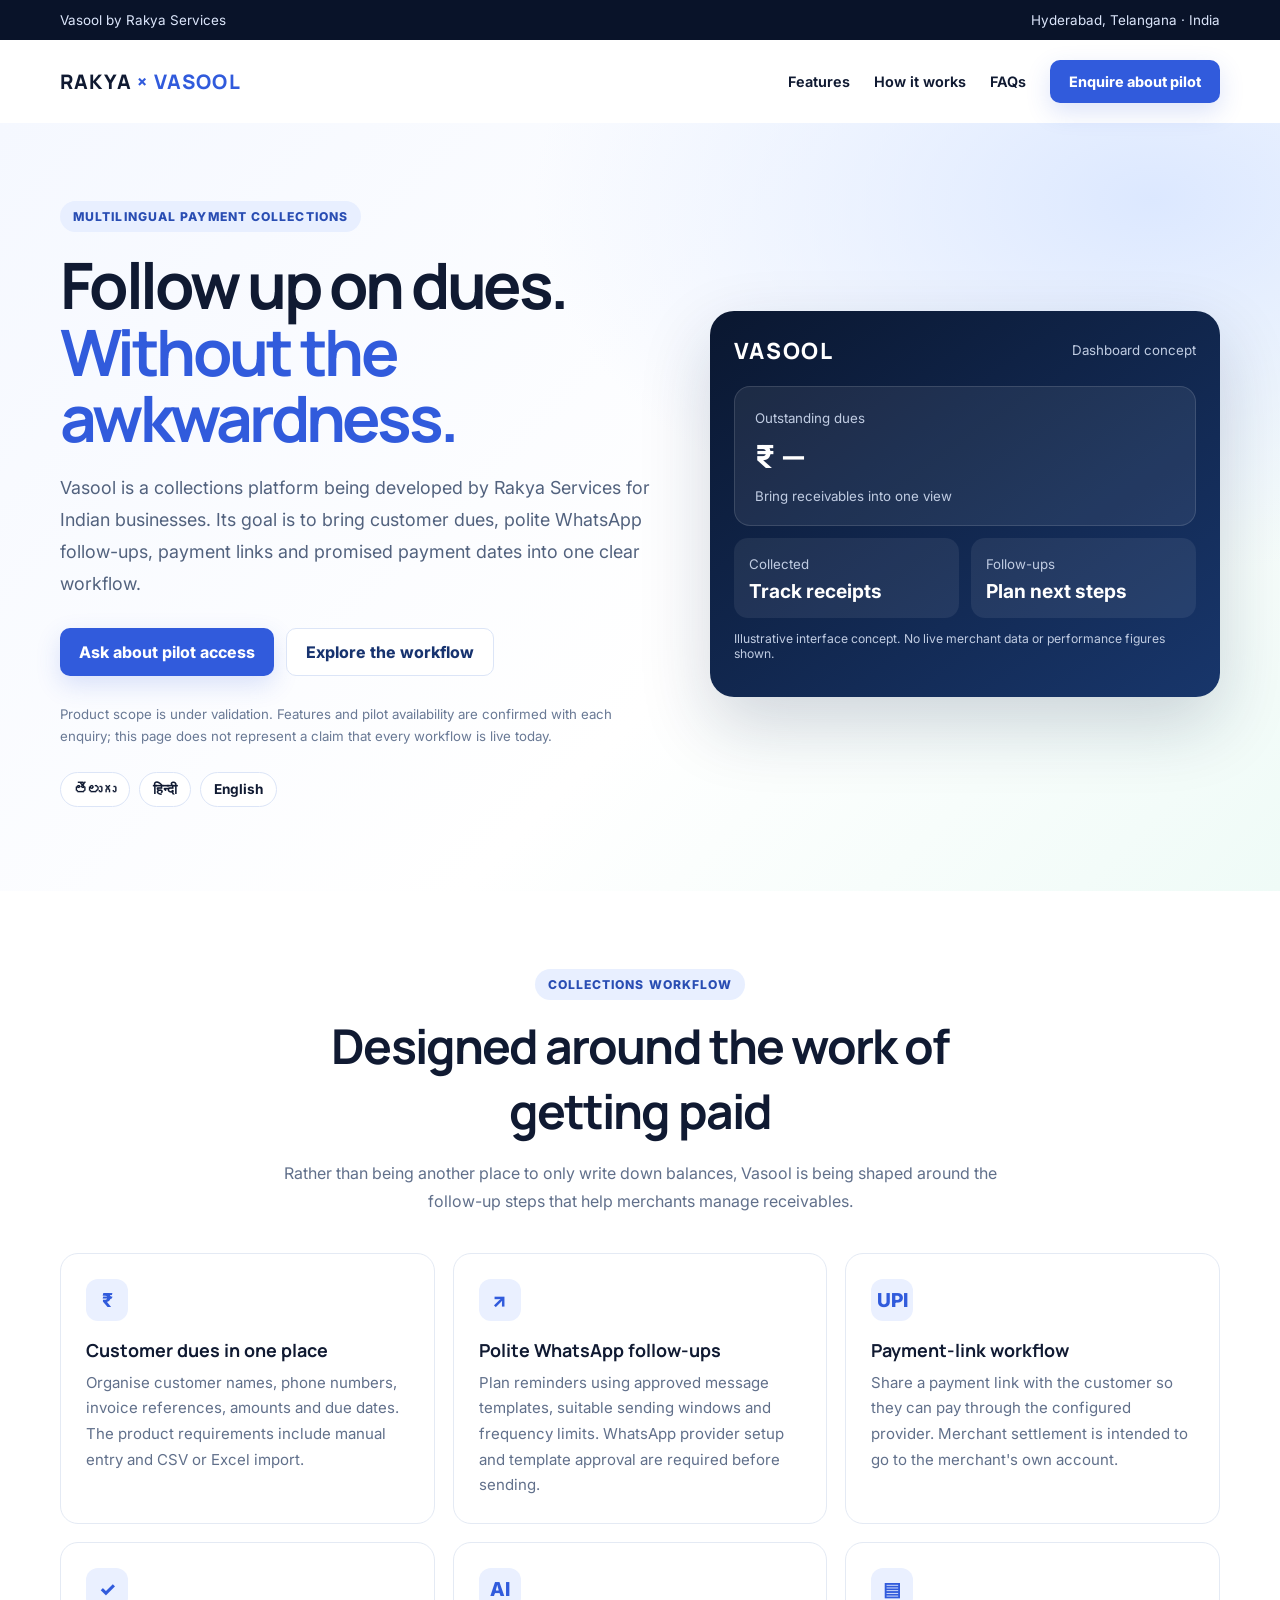
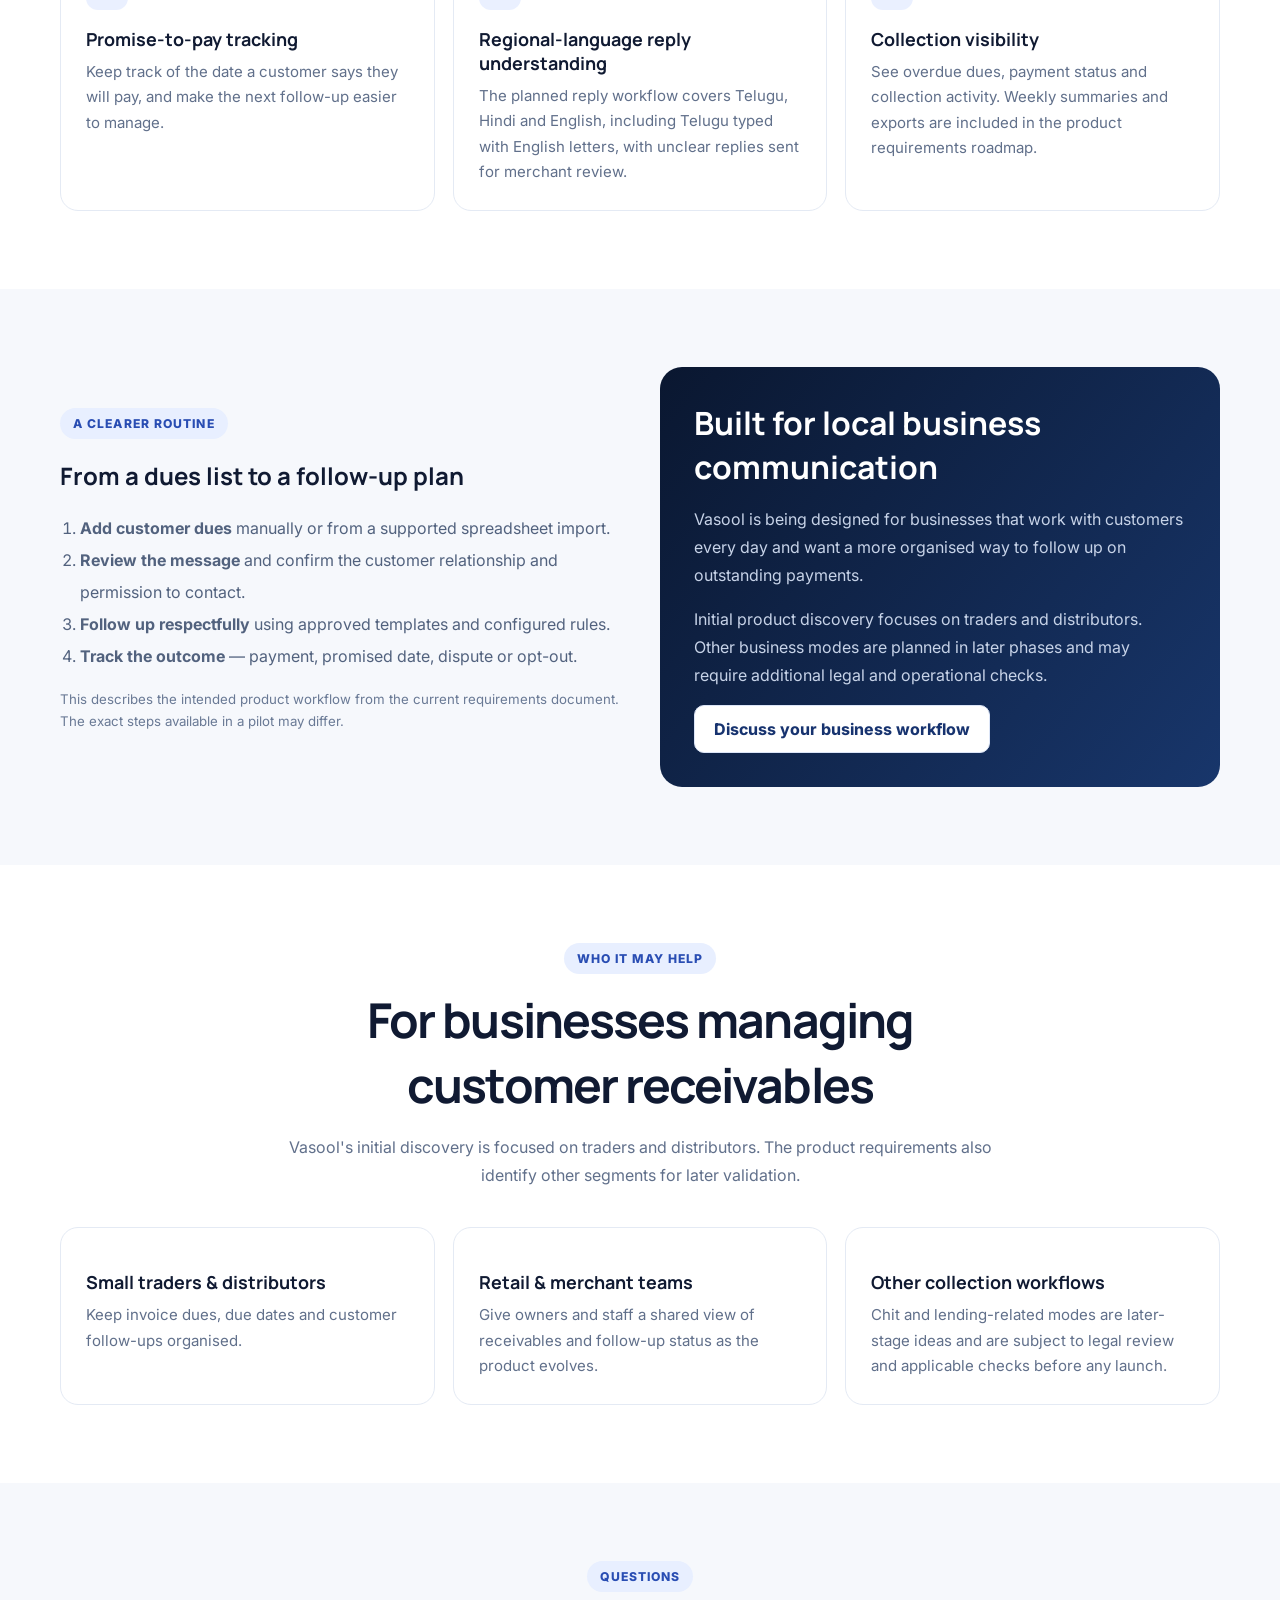
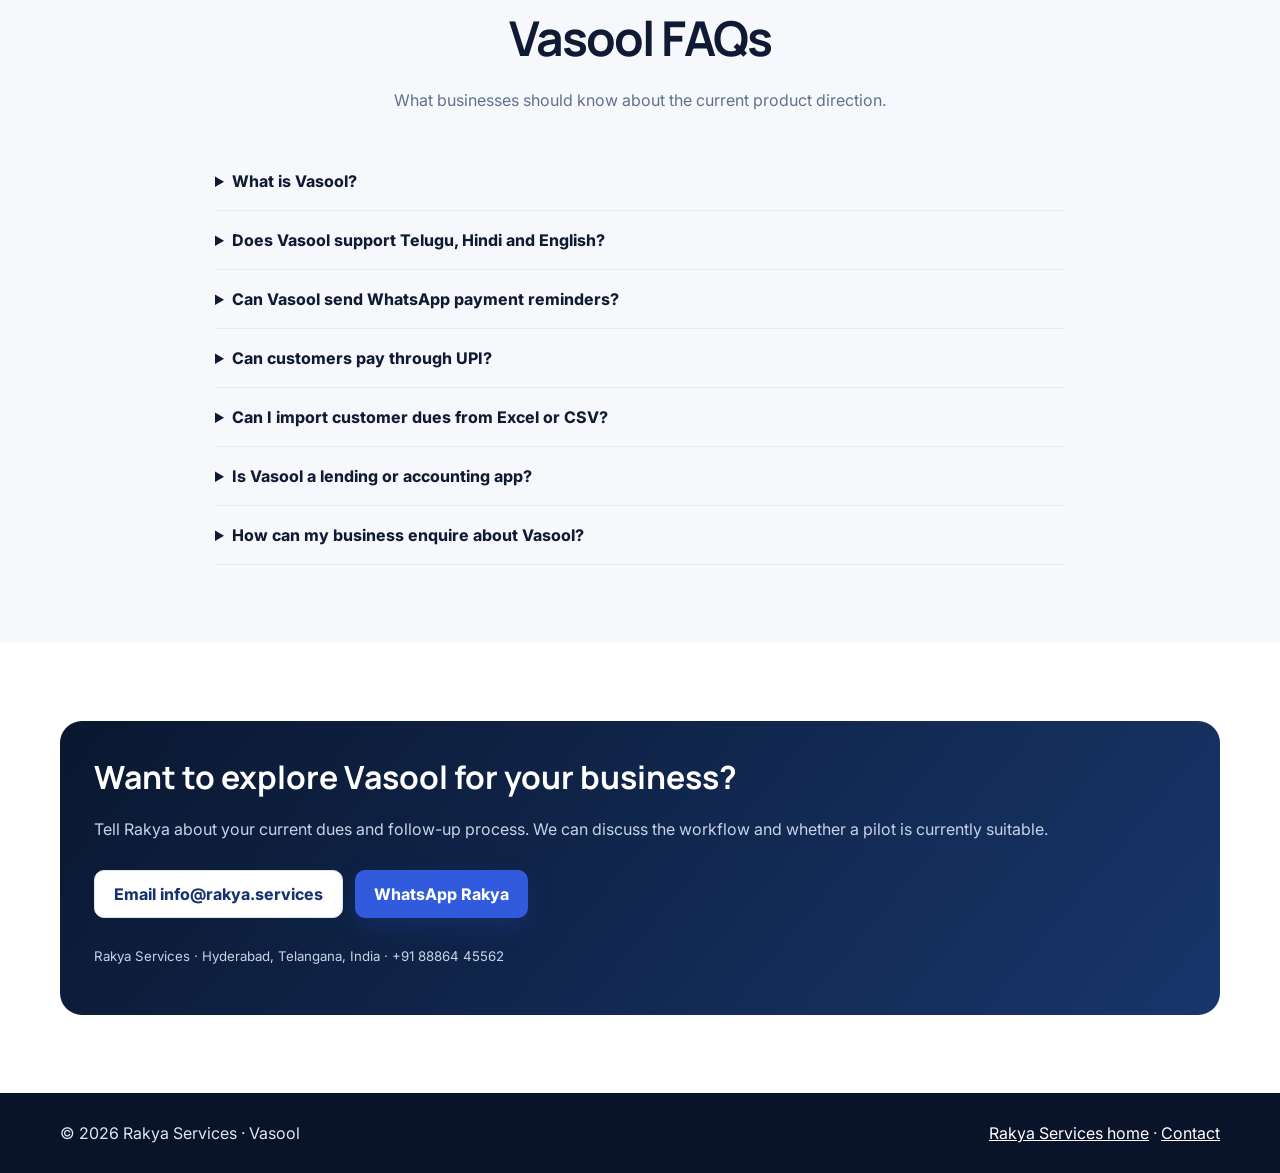
==== commit 2e868ba2: "Remove rakya.css stylesheet link from index.html Removed link to rakya.css stylesheet." ====
--- a/vasool/index.html
+++ b/vasool/index.html
@@ -26,7 +26,6 @@
   <link rel="preconnect" href="https://fonts.googleapis.com">
   <link rel="preconnect" href="https://fonts.gstatic.com" crossorigin>
   <link href="https://fonts.googleapis.com/css2?family=Inter:wght@400;500;600;700;800&family=Manrope:wght@600;700;800&display=swap" rel="stylesheet">
-  <link rel="stylesheet" href="/rakya.css">
 
   <script type="application/ld+json">
   {
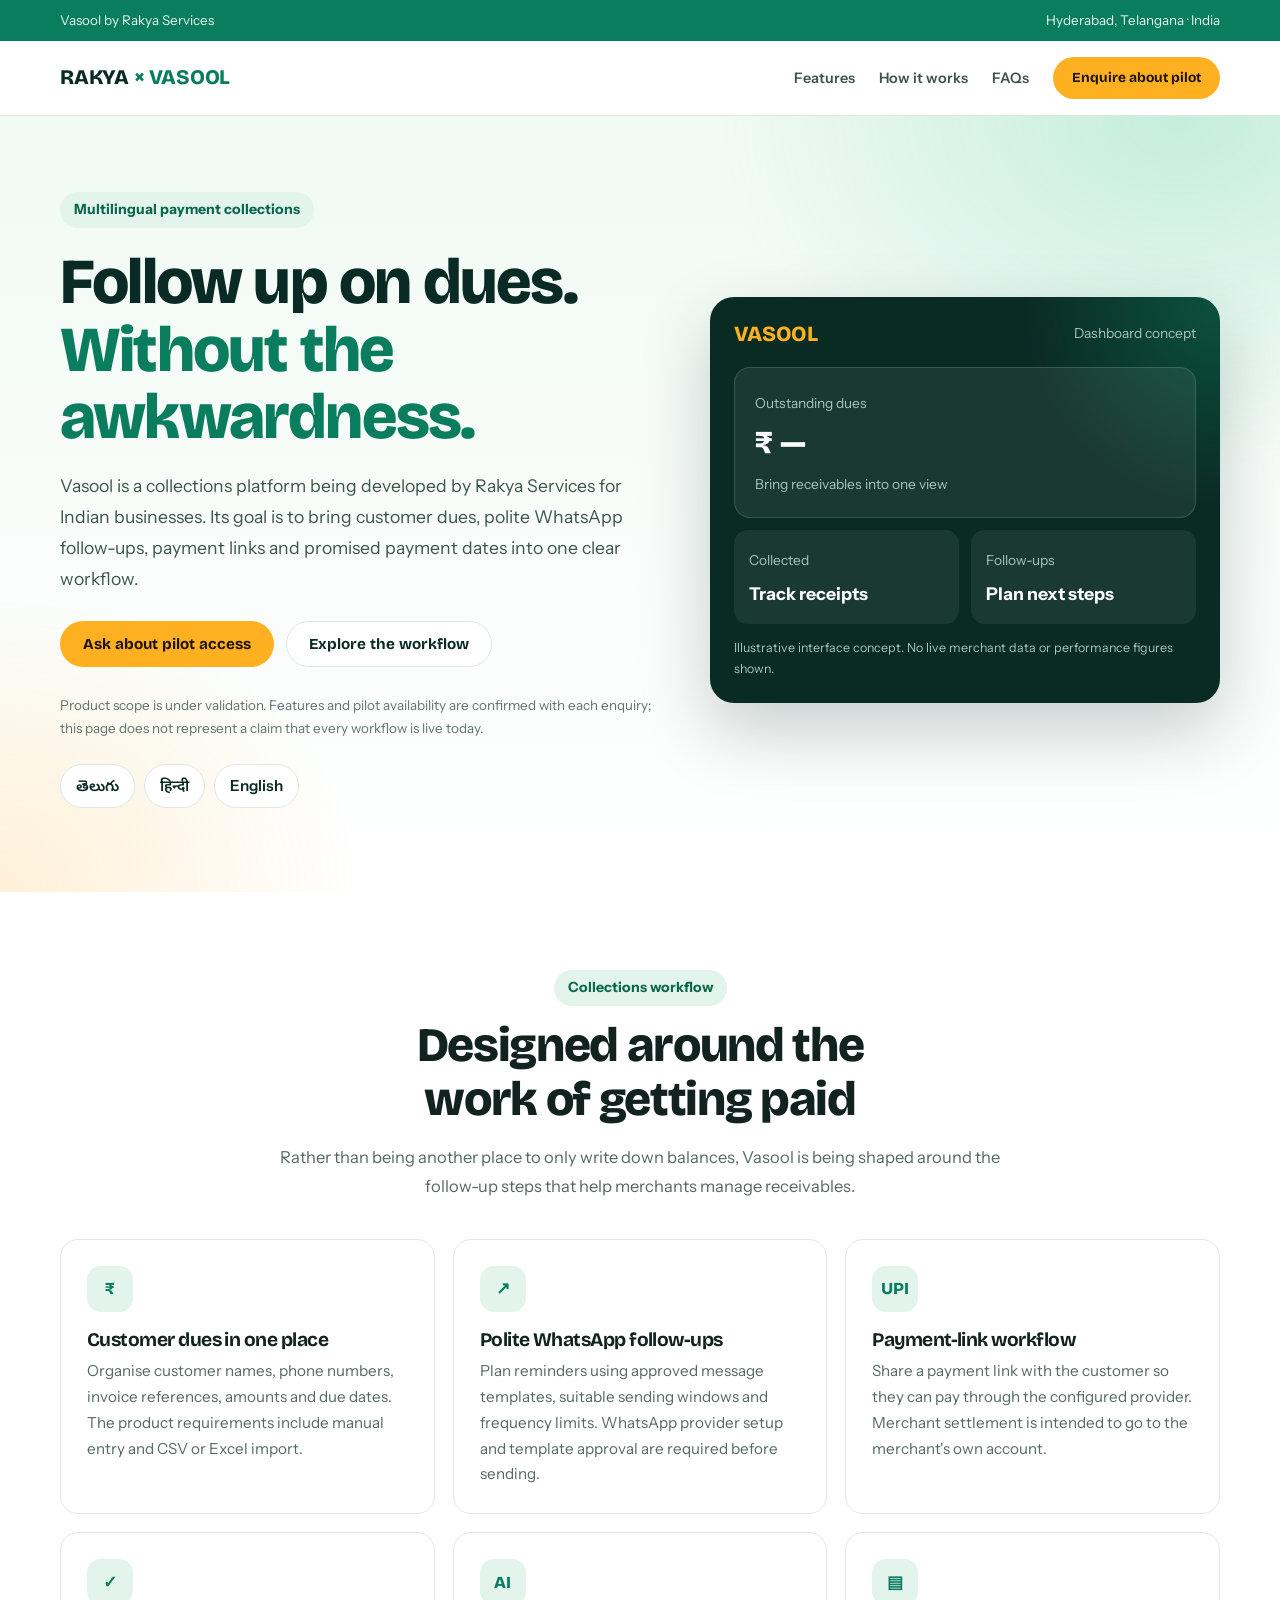
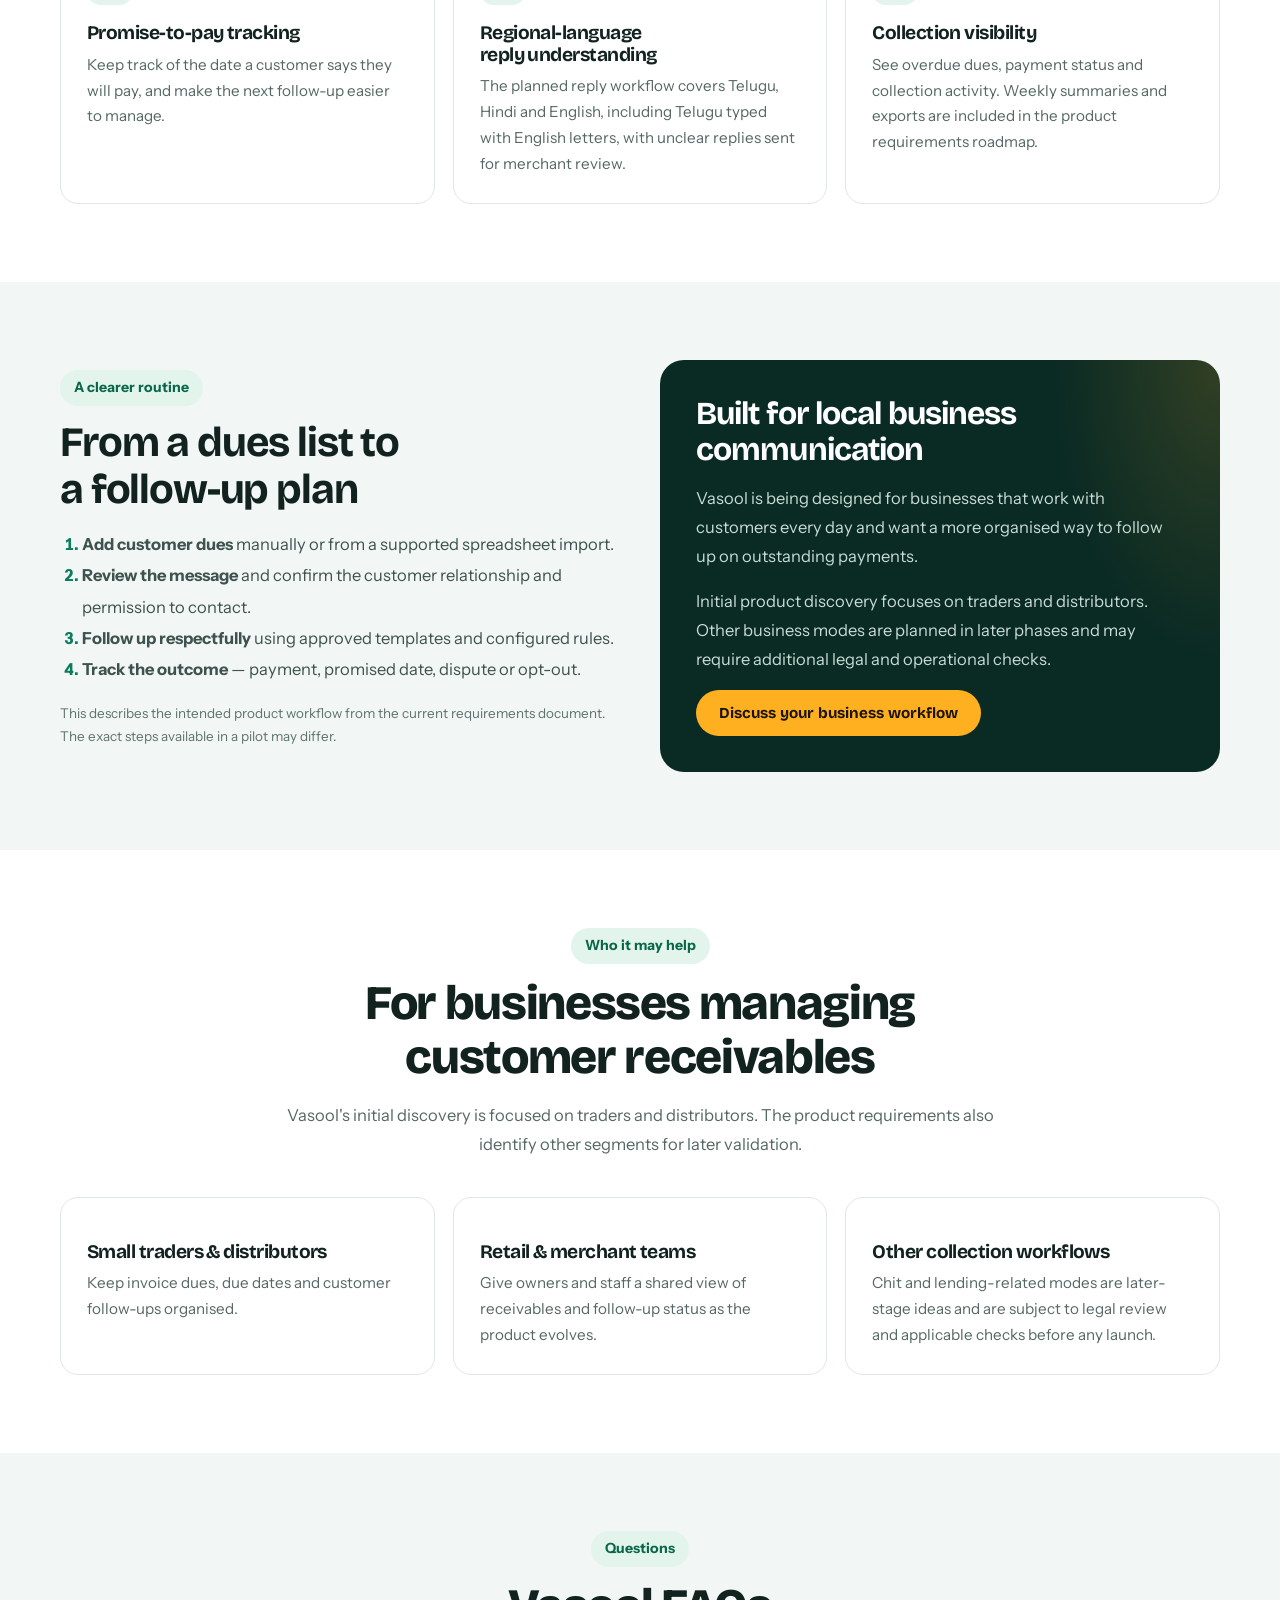
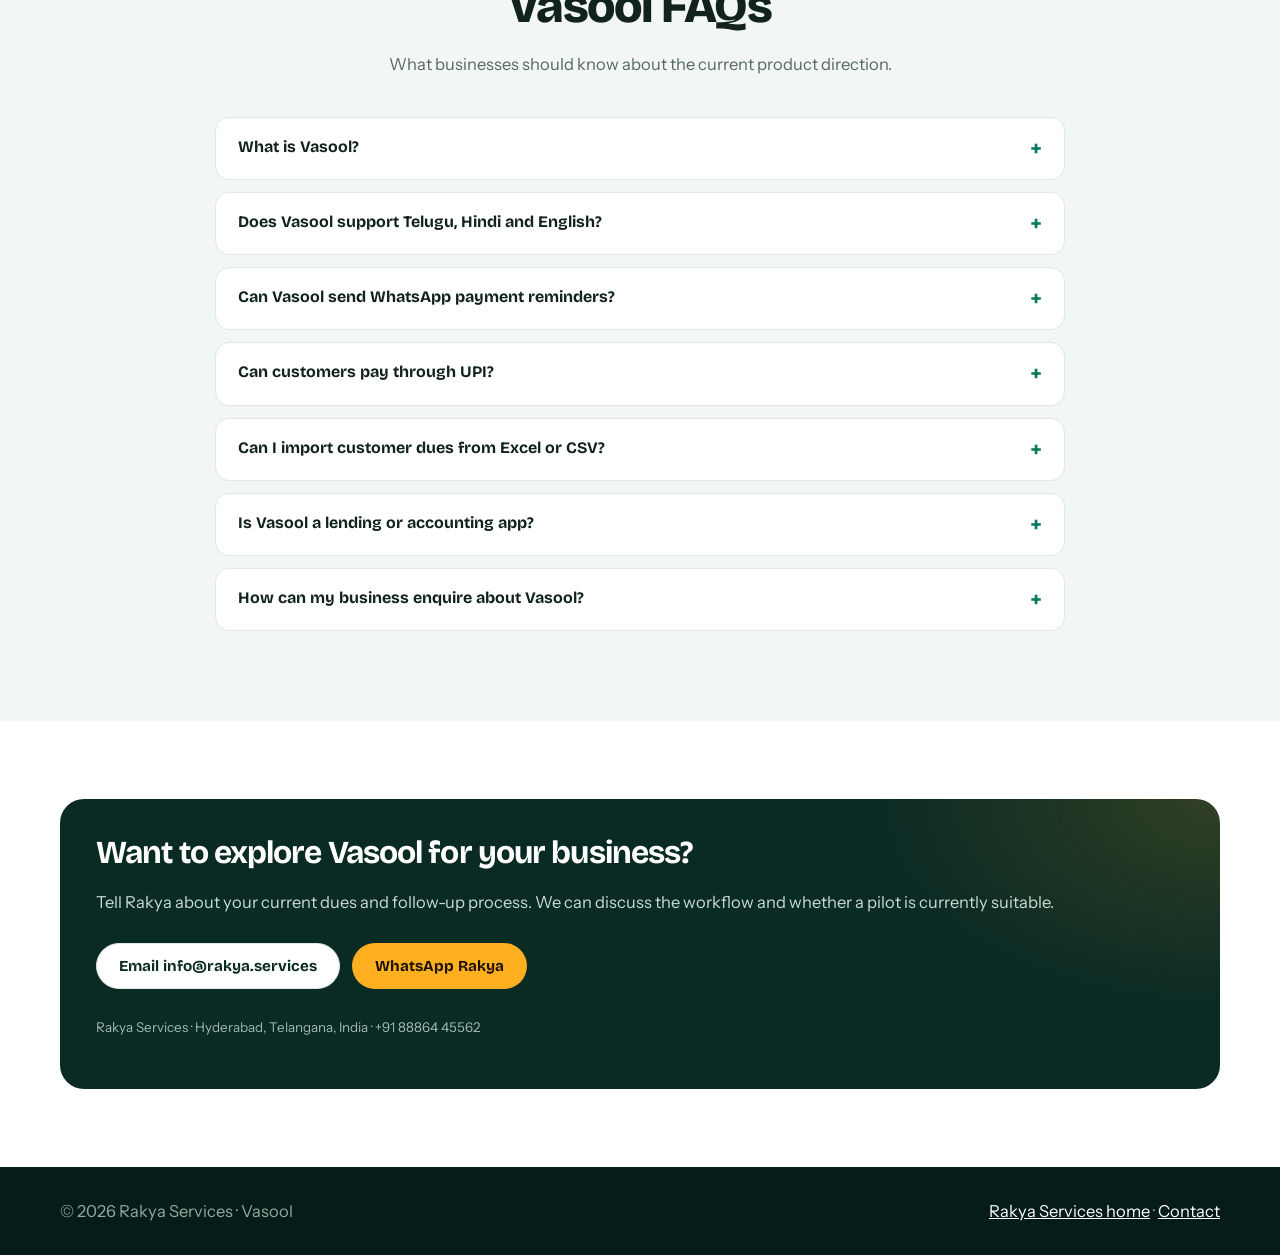
==== commit 0545624c: "Update theme color and font styles in index.html" ====
--- a/vasool/index.html
+++ b/vasool/index.html
@@ -6,7 +6,7 @@
   <title>Vasool – WhatsApp Payment Reminders & Dues Management | Rakya</title>
   <meta name="description" content="Discover Vasool by Rakya: a multilingual payment-collections platform designed to organise customer dues, WhatsApp follow-ups, UPI payment links and promise-to-pay tracking for Indian businesses.">
   <meta name="robots" content="index, follow, max-image-preview:large">
-  <meta name="theme-color" content="#0a1730">
+  <meta name="theme-color" content="#0A7D5E">
   <link rel="canonical" href="https://rakya.services/vasool/">
 
   <meta property="og:type" content="website">
@@ -25,162 +25,117 @@
 
   <link rel="preconnect" href="https://fonts.googleapis.com">
   <link rel="preconnect" href="https://fonts.gstatic.com" crossorigin>
-  <link href="https://fonts.googleapis.com/css2?family=Inter:wght@400;500;600;700;800&family=Manrope:wght@600;700;800&display=swap" rel="stylesheet">
-
-  <script type="application/ld+json">
-  {
-    "@context": "https://schema.org",
-    "@type": "Organization",
-    "@id": "https://rakya.services/#organization",
-    "name": "Rakya Services",
-    "url": "https://rakya.services/",
-    "email": "info@rakya.services",
-    "telephone": "+91-88864-45562",
-    "address": {
-      "@type": "PostalAddress",
-      "addressLocality": "Hyderabad",
-      "addressRegion": "Telangana",
-      "addressCountry": "IN"
-    }
-  }
-  </script>
-  <script type="application/ld+json">
-  {
-    "@context": "https://schema.org",
-    "@type": "WebPage",
-    "@id": "https://rakya.services/vasool/#webpage",
-    "url": "https://rakya.services/vasool/",
-    "name": "Vasool – WhatsApp Payment Reminders & Dues Management",
-    "description": "Vasool is a multilingual payment-collections platform being developed by Rakya Services.",
-    "isPartOf": {"@id": "https://rakya.services/#website"},
-    "about": {"@id": "https://rakya.services/#organization"},
-    "inLanguage": "en-IN"
-  }
-  </script>
-  <script type="application/ld+json">
-  {
-    "@context": "https://schema.org",
-    "@type": "BreadcrumbList",
-    "itemListElement": [
-      {"@type":"ListItem","position":1,"name":"Home","item":"https://rakya.services/"},
-      {"@type":"ListItem","position":2,"name":"Vasool","item":"https://rakya.services/vasool/"}
-    ]
-  }
-  </script>
-  <script type="application/ld+json">
-  {
-    "@context": "https://schema.org",
-    "@type": "FAQPage",
-    "mainEntity": [
-      {
-        "@type":"Question",
-        "name":"What is Vasool?",
-        "acceptedAnswer":{"@type":"Answer","text":"Vasool is a multilingual payment-collections platform being developed by Rakya Services. It is designed to help businesses organise customer dues, manage polite payment follow-ups, track promised payment dates and view collection progress."}
-      },
-      {
-        "@type":"Question",
-        "name":"Does Vasool support Telugu, Hindi and English?",
-        "acceptedAnswer":{"@type":"Answer","text":"The product is being designed for Telugu, Hindi and English interactions, including Telugu replies typed using English letters. Exact language coverage will be confirmed during pilot validation."}
-      },
-      {
-        "@type":"Question",
-        "name":"Can Vasool send WhatsApp payment reminders?",
-        "acceptedAnswer":{"@type":"Answer","text":"WhatsApp follow-ups using approved message templates are part of the planned collections workflow. Availability depends on pilot readiness, provider setup, template approval and customer consent."}
-      },
-      {
-        "@type":"Question",
-        "name":"Can customers pay through UPI?",
-        "acceptedAnswer":{"@type":"Answer","text":"The planned workflow supports payment links, including UPI-enabled links. Payment provider configuration and settlement arrangements will be confirmed before a merchant pilot."}
-      },
-      {
-        "@type":"Question",
-        "name":"Can I import customer dues from Excel or CSV?",
-        "acceptedAnswer":{"@type":"Answer","text":"Importing customer dues from CSV and Excel is included in the product requirements. Ask Rakya about the import options available in the current pilot."}
-      },
-      {
-        "@type":"Question",
-        "name":"Is Vasool a lending or accounting app?",
-        "acceptedAnswer":{"@type":"Answer","text":"Vasool is focused on payment follow-up and collections workflow. The current product scope does not position it as a full accounting or ERP system, a lender, or a credit-scoring service."}
-      },
-      {
-        "@type":"Question",
-        "name":"How can my business enquire about Vasool?",
-        "acceptedAnswer":{"@type":"Answer","text":"Contact Rakya Services in Hyderabad by email at info@rakya.services or phone at +91 88864 45562 to ask about current pilot availability."}
-      }
-    ]
-  }
+  <link href="https://fonts.googleapis.com/css2?family=Bricolage+Grotesque:opsz,wght@12..96,600;12..96,700;12..96,800&family=Instrument+Sans:wght@400;500;600;700&family=Noto+Sans+Telugu:wght@400;600;700&family=Noto+Sans+Devanagari:wght@400;600;700&display=swap" rel="stylesheet">
+
+  <script type="application/ld+json">
+  {"@context":"https://schema.org","@type":"Organization","@id":"https://rakya.services/#organization","name":"Rakya Services","url":"https://rakya.services/","email":"info@rakya.services","telephone":"+91-88864-45562","address":{"@type":"PostalAddress","addressLocality":"Hyderabad","addressRegion":"Telangana","addressCountry":"IN"}}
+  </script>
+  <script type="application/ld+json">
+  {"@context":"https://schema.org","@type":"WebPage","@id":"https://rakya.services/vasool/#webpage","url":"https://rakya.services/vasool/","name":"Vasool – WhatsApp Payment Reminders & Dues Management","description":"Vasool is a multilingual payment-collections platform being developed by Rakya Services.","isPartOf":{"@id":"https://rakya.services/#website"},"about":{"@id":"https://rakya.services/#organization"},"inLanguage":"en-IN"}
+  </script>
+  <script type="application/ld+json">
+  {"@context":"https://schema.org","@type":"BreadcrumbList","itemListElement":[{"@type":"ListItem","position":1,"name":"Home","item":"https://rakya.services/"},{"@type":"ListItem","position":2,"name":"Vasool","item":"https://rakya.services/vasool/"}]}
+  </script>
+  <script type="application/ld+json">
+  {"@context":"https://schema.org","@type":"FAQPage","mainEntity":[
+  {"@type":"Question","name":"What is Vasool?","acceptedAnswer":{"@type":"Answer","text":"Vasool is a multilingual payment-collections platform being developed by Rakya Services. It is designed to help businesses organise customer dues, manage polite payment follow-ups, track promised payment dates and view collection progress."}},
+  {"@type":"Question","name":"Does Vasool support Telugu, Hindi and English?","acceptedAnswer":{"@type":"Answer","text":"The product is being designed for Telugu, Hindi and English interactions, including Telugu replies typed using English letters. Exact language coverage will be confirmed during pilot validation."}},
+  {"@type":"Question","name":"Can Vasool send WhatsApp payment reminders?","acceptedAnswer":{"@type":"Answer","text":"WhatsApp follow-ups using approved message templates are part of the planned collections workflow. Availability depends on pilot readiness, provider setup, template approval and customer consent."}},
+  {"@type":"Question","name":"Can customers pay through UPI?","acceptedAnswer":{"@type":"Answer","text":"The planned workflow supports payment links, including UPI-enabled links. Payment provider configuration and settlement arrangements will be confirmed before a merchant pilot."}},
+  {"@type":"Question","name":"Can I import customer dues from Excel or CSV?","acceptedAnswer":{"@type":"Answer","text":"Importing customer dues from CSV and Excel is included in the product requirements. Ask Rakya about the import options available in the current pilot."}},
+  {"@type":"Question","name":"Is Vasool a lending or accounting app?","acceptedAnswer":{"@type":"Answer","text":"Vasool is focused on payment follow-up and collections workflow. The current product scope does not position it as a full accounting or ERP system, a lender, or a credit-scoring service."}},
+  {"@type":"Question","name":"How can my business enquire about Vasool?","acceptedAnswer":{"@type":"Answer","text":"Contact Rakya Services in Hyderabad by email at info@rakya.services or phone at +91 88864 45562 to ask about current pilot availability."}}
+  ]}
   </script>
   <style>
-    :root{--v-ink:#101a32;--v-muted:#61708b;--v-blue:#315bdc;--v-teal:#39c7a2;--v-line:#e4eaf4}
+    :root{--forest:#0A2A24;--forest-deep:#061C18;--forest-mid:#123C34;--brand:#0A7D5E;--brand-dark:#086649;--brand-soft:#E2F4EC;--saffron:#FFB020;--saffron-dark:#F29D00;--saffron-soft:#FFF3D6;--ink:#12231F;--muted:#566863;--line:#DFE8E3;--mist:#F2F6F4;--on-dark:#C9DBD4;
+      --heading:"Bricolage Grotesque","Noto Sans Telugu","Noto Sans Devanagari","Segoe UI",sans-serif;--body:"Instrument Sans","Noto Sans Telugu","Noto Sans Devanagari","Segoe UI",sans-serif}
     *{box-sizing:border-box}
-    html{scroll-behavior:smooth}
-    body{margin:0;color:var(--v-ink);font-family:Inter,Arial,sans-serif;background:#fff}
+    html{scroll-behavior:smooth;scroll-padding-top:24px}
+    body{margin:0;color:var(--ink);font:400 16.5px/1.7 var(--body);background:#fff;-webkit-font-smoothing:antialiased}
     a{color:inherit}
+    :focus-visible{outline:3px solid var(--saffron);outline-offset:3px}
+    ::selection{background:var(--saffron-soft);color:var(--forest)}
+    h1,h2,h3{font-family:var(--heading);letter-spacing:-.028em;line-height:1.12;margin-top:0;text-wrap:balance}
     .v-wrap{width:min(1160px,calc(100% - 40px));margin:auto}
-    .v-top{padding:12px 0;background:#091329;color:#dce6fb;font-size:.84rem}
+    .v-top{padding:9px 0;background:var(--brand);color:#E4F6EE;font-size:.84rem}
     .v-top .v-wrap{display:flex;justify-content:space-between;gap:12px;flex-wrap:wrap}
-    .v-nav{display:flex;align-items:center;justify-content:space-between;gap:20px;padding:20px 0}
-    .v-brand{text-decoration:none;font:800 1.25rem Manrope,sans-serif;letter-spacing:.06em}
-    .v-brand span{color:var(--v-blue)}
-    .v-navlinks{display:flex;gap:24px;align-items:center;flex-wrap:wrap;font-size:.9rem;font-weight:650}
-    .v-navlinks a{text-decoration:none}
-    .v-btn{display:inline-flex;align-items:center;justify-content:center;padding:13px 19px;border-radius:10px;text-decoration:none;font-weight:750;background:var(--v-blue);color:#fff;box-shadow:0 9px 24px #315bdc2b}
-    .v-btn.light{background:#fff;color:#17336f;border:1px solid #dce5f7;box-shadow:none}
-    .v-hero{padding:78px 0 84px;background:radial-gradient(ellipse at 90% 10%,#dce8ff 0,transparent 38%),linear-gradient(135deg,#f5f8ff,#fff 60%,#effbf7)}
+    .v-headbar{background:rgba(255,255,255,.94);border-bottom:1px solid var(--line)}
+    .v-nav{display:flex;align-items:center;justify-content:space-between;gap:20px;padding:16px 0}
+    .v-brand{text-decoration:none;font:800 1.3rem var(--heading);letter-spacing:-.01em;color:var(--forest)}
+    .v-brand span{color:var(--brand)}
+    .v-navlinks{display:flex;gap:24px;align-items:center;flex-wrap:wrap;font-size:.9rem;font-weight:600;color:#3E534D}
+    .v-navlinks a{text-decoration:none;transition:color .2s}
+    .v-navlinks a:not(.v-btn):hover{color:var(--brand)}
+    .v-btn{display:inline-flex;align-items:center;justify-content:center;min-height:46px;padding:11px 22px;border-radius:999px;text-decoration:none;font:700 .95rem var(--heading);background:var(--saffron);color:#1B1300;border:1px solid transparent;transition:background .2s,transform .2s}
+    .v-btn:hover{background:var(--saffron-dark);transform:translateY(-1px)}
+    .v-btn.light{background:#fff;color:var(--forest);border-color:var(--line)}
+    .v-btn.light:hover{background:var(--mist)}
+    .v-navlinks .v-btn{min-height:42px;padding:9px 18px;font-size:.86rem}
+    .v-hero{padding:76px 0 84px;background:radial-gradient(55% 70% at 92% 0,rgba(16,185,129,.20),transparent 65%),radial-gradient(40% 55% at 0 100%,rgba(255,176,32,.18),transparent 70%),linear-gradient(180deg,#F1FAF5,#fff)}
     .v-hero-grid{display:grid;grid-template-columns:1.08fr .92fr;gap:52px;align-items:center}
-    .v-eyebrow{display:inline-block;padding:8px 13px;border-radius:30px;background:#e8efff;color:#294db3;font-size:.76rem;font-weight:800;letter-spacing:.09em}
-    h1,h2,h3{font-family:Manrope,Inter,sans-serif}
-    h1{font-size:clamp(2.6rem,5vw,4.4rem);line-height:1.04;letter-spacing:-.055em;margin:20px 0}
-    h1 em{font-style:normal;color:var(--v-blue)}
-    .v-lead{max-width:650px;color:#52627e;font-size:1.12rem;line-height:1.8}
+    .v-eyebrow{display:inline-block;padding:6px 14px;border-radius:99px;background:var(--brand-soft);color:var(--brand-dark);font-size:.88rem;font-weight:700;text-transform:lowercase}
+    .v-eyebrow::first-letter{text-transform:uppercase}
+    h1{font-size:clamp(2.6rem,5vw,4.4rem);font-weight:800;line-height:1.06;margin:20px 0;color:var(--forest)}
+    h1 em{font-style:normal;color:var(--brand)}
+    .v-lead{max-width:650px;color:#3E534D;font-size:1.1rem;line-height:1.75}
     .v-actions{display:flex;gap:12px;flex-wrap:wrap;margin:27px 0}
     .v-langs{display:flex;gap:9px;flex-wrap:wrap;margin-top:24px}
-    .v-langs span{padding:8px 13px;border:1px solid #dce5f7;background:#fff;border-radius:30px;font-weight:700;font-size:.85rem}
-    .v-preview{padding:24px;border-radius:24px;background:linear-gradient(145deg,#0a1730,#18366b);color:#fff;box-shadow:0 28px 70px #10254a30}
+    .v-langs span{padding:8px 15px;border:1px solid var(--line);background:#fff;border-radius:99px;font-weight:600;font-size:.95rem;color:var(--forest)}
+    .v-preview{padding:24px;border-radius:24px;background:radial-gradient(60% 80% at 100% 0,rgba(16,185,129,.28),transparent 65%),var(--forest);color:#fff;box-shadow:0 28px 70px rgba(10,42,36,.22)}
     .v-preview-head{display:flex;justify-content:space-between;align-items:center;gap:12px}
-    .v-logo{font:800 1.4rem Manrope,sans-serif;letter-spacing:.08em}
-    .v-preview small{color:#c0cce2}
-    .v-kpi{margin:20px 0 12px;padding:20px;border-radius:16px;background:#ffffff12;border:1px solid #ffffff20}
-    .v-kpi strong{display:block;font:800 2rem Manrope,sans-serif;margin:7px 0}
+    .v-logo{font:800 1.35rem var(--heading);letter-spacing:-.01em;color:var(--saffron)}
+    .v-preview small{color:#A9C4BA}
+    .v-kpi{margin:20px 0 12px;padding:20px;border-radius:16px;background:rgba(255,255,255,.07);border:1px solid rgba(255,255,255,.14)}
+    .v-kpi strong{display:block;font:800 2rem var(--heading);margin:7px 0}
     .v-kpi-grid{display:grid;grid-template-columns:1fr 1fr;gap:12px}
-    .v-kpi-grid div{padding:15px;border-radius:14px;background:#ffffff12}
-    .v-kpi-grid b{display:block;font-size:1.2rem;margin-top:6px}
-    .v-preview-note{font-size:.76rem;color:#c0cce2;margin-top:13px}
+    .v-kpi-grid div{padding:15px;border-radius:14px;background:rgba(255,255,255,.07)}
+    .v-kpi-grid b{display:block;font-size:1.1rem;margin-top:6px}
+    .v-preview-note{font-size:.78rem;color:#A9C4BA;margin:13px 0 0}
     .v-section{padding:78px 0}
-    .v-alt{background:#f6f8fc}
+    .v-alt{background:var(--mist)}
     .v-head{text-align:center;max-width:760px;margin:0 auto 38px}
-    .v-head h2{font-size:clamp(2rem,4vw,3rem);letter-spacing:-.04em;margin:13px 0}
-    .v-head p{color:var(--v-muted);line-height:1.75}
+    .v-head h2{font-size:clamp(2rem,4vw,3rem);font-weight:800;margin:13px 0}
+    .v-head p{color:var(--muted);line-height:1.75}
     .v-grid{display:grid;grid-template-columns:repeat(3,1fr);gap:18px}
-    .v-card{padding:25px;border:1px solid var(--v-line);border-radius:18px;background:#fff}
-    .v-icon{width:42px;height:42px;border-radius:12px;display:grid;place-items:center;background:#eaf0ff;color:#315bdc;font-size:1.2rem;font-weight:800}
-    .v-card h3{font-size:1.12rem;margin:17px 0 8px}
-    .v-card p{margin:0;color:var(--v-muted);line-height:1.7;font-size:.94rem}
+    .v-card{padding:26px;border:1px solid var(--line);border-radius:18px;background:#fff;transition:border-color .2s,box-shadow .2s}
+    .v-card:hover{border-color:#9CCDBB;box-shadow:0 14px 40px rgba(10,42,36,.08)}
+    .v-icon{width:46px;height:46px;border-radius:14px;display:grid;place-items:center;background:var(--brand-soft);color:var(--brand);font:800 1.05rem var(--heading)}
+    .v-card h3{font-size:1.2rem;margin:17px 0 8px}
+    .v-card p{margin:0;color:var(--muted);line-height:1.7;font-size:.95rem}
     .v-split{display:grid;grid-template-columns:1fr 1fr;gap:40px;align-items:center}
-    .v-list{padding-left:20px;color:#52627e;line-height:2}
-    .v-callout{padding:34px;border-radius:22px;background:linear-gradient(130deg,#0a1730,#18366b);color:#fff}
-    .v-callout p{color:#c7d3e8;line-height:1.75}
+    .v-split h2{font-size:clamp(1.8rem,3.4vw,2.6rem);margin:13px 0}
+    .v-list{padding-left:22px;color:#3E534D;line-height:1.9}
+    .v-list li::marker{color:var(--brand);font-weight:800}
+    .v-callout{padding:36px;border-radius:24px;background:radial-gradient(50% 120% at 100% 0,rgba(255,176,32,.16),transparent 60%),var(--forest);color:#fff}
+    .v-callout p{color:var(--on-dark);line-height:1.75}
     .v-callout h2{font-size:2rem;margin:0 0 12px}
     .v-faq{max-width:850px;margin:auto}
-    .v-faq details{padding:19px 0;border-bottom:1px solid var(--v-line)}
-    .v-faq summary{font-weight:750;cursor:pointer}
-    .v-faq p{color:var(--v-muted);line-height:1.75;margin-bottom:0}
-    .v-footer{padding:30px 0;background:#091329;color:#dce6fb}
+    .v-faq details{padding:19px 22px;margin-bottom:12px;border:1px solid var(--line);border-radius:14px;background:#fff}
+    .v-faq details[open]{border-color:#9CCDBB}
+    .v-faq summary{display:flex;justify-content:space-between;gap:18px;font:700 1rem var(--heading);cursor:pointer;list-style:none}
+    .v-faq summary::-webkit-details-marker{display:none}
+    .v-faq summary::after{content:"+";color:var(--brand);font-size:1.45rem;line-height:1}
+    .v-faq details[open] summary::after{content:"−"}
+    .v-faq p{color:var(--muted);line-height:1.75;margin:12px 0 0}
+    .v-faq a{color:var(--brand);font-weight:600}
+    .v-footer{padding:30px 0;background:var(--forest-deep);color:#8FA9A0}
     .v-footer .v-wrap{display:flex;justify-content:space-between;gap:18px;flex-wrap:wrap}
     .v-footer a{color:#fff}
-    .v-note{font-size:.83rem;color:#697995;line-height:1.7}
+    .v-note{font-size:.84rem;color:#5E736D;line-height:1.7}
     @media(max-width:850px){.v-hero-grid,.v-split{grid-template-columns:1fr}.v-grid{grid-template-columns:repeat(2,1fr)}.v-hero{padding:55px 0}}
-    @media(max-width:560px){.v-wrap{width:min(100% - 30px,1160px)}.v-grid{grid-template-columns:1fr}.v-nav{align-items:flex-start;flex-direction:column}.v-navlinks{gap:14px}.v-section{padding:58px 0}.v-preview{padding:18px}}
+    @media(max-width:560px){.v-wrap{width:min(100% - 30px,1160px)}.v-grid{grid-template-columns:1fr}.v-nav{align-items:flex-start;flex-direction:column}.v-navlinks{gap:14px}.v-section{padding:58px 0}.v-preview{padding:18px}.v-callout{padding:26px}}
+    @media(prefers-reduced-motion:reduce){*,*::before,*::after{transition-duration:.01ms!important;scroll-behavior:auto!important}}
   </style>
 </head>
 <body>
   <div class="v-top"><div class="v-wrap"><span>Vasool by Rakya Services</span><span>Hyderabad, Telangana · India</span></div></div>
-  <header class="v-wrap v-nav">
+  <header class="v-headbar"><div class="v-wrap v-nav">
     <a class="v-brand" href="/" aria-label="Rakya Services home">RAKYA <span>× VASOOL</span></a>
     <nav class="v-navlinks" aria-label="Vasool navigation">
       <a href="#features">Features</a><a href="#workflow">How it works</a><a href="#faq">FAQs</a><a class="v-btn" href="#contact">Enquire about pilot</a>
     </nav>
-  </header>
+  </div></header>
 
   <main>
     <section class="v-hero">
@@ -236,7 +191,7 @@
           <h2>Built for local business communication</h2>
           <p>Vasool is being designed for businesses that work with customers every day and want a more organised way to follow up on outstanding payments.</p>
           <p>Initial product discovery focuses on traders and distributors. Other business modes are planned in later phases and may require additional legal and operational checks.</p>
-          <a class="v-btn light" href="#contact">Discuss your business workflow</a>
+          <a class="v-btn" href="#contact">Discuss your business workflow</a>
         </aside>
       </div>
     </section>
@@ -276,12 +231,13 @@
             <a class="v-btn light" href="mailto:info@rakya.services?subject=Vasool%20pilot%20enquiry">Email info@rakya.services</a>
             <a class="v-btn" href="https://wa.me/918886445562?text=Hello%20Rakya%2C%20I%20want%20to%20know%20about%20Vasool." target="_blank" rel="noopener">WhatsApp Rakya</a>
           </div>
-          <p class="v-note" style="color:#c7d3e8">Rakya Services · Hyderabad, Telangana, India · +91 88864 45562</p>
+          <p class="v-note" style="color:#9FB8AF">Rakya Services · Hyderabad, Telangana, India · +91 88864 45562</p>
         </div>
       </div>
     </section>
   </main>
 
   <footer class="v-footer"><div class="v-wrap"><span>© <span id="year">2026</span> Rakya Services · Vasool</span><span><a href="/">Rakya Services home</a> · <a href="mailto:info@rakya.services">Contact</a></span></div></footer>
+  <script>document.getElementById("year").textContent=new Date().getFullYear();</script>
 </body>
 </html>
